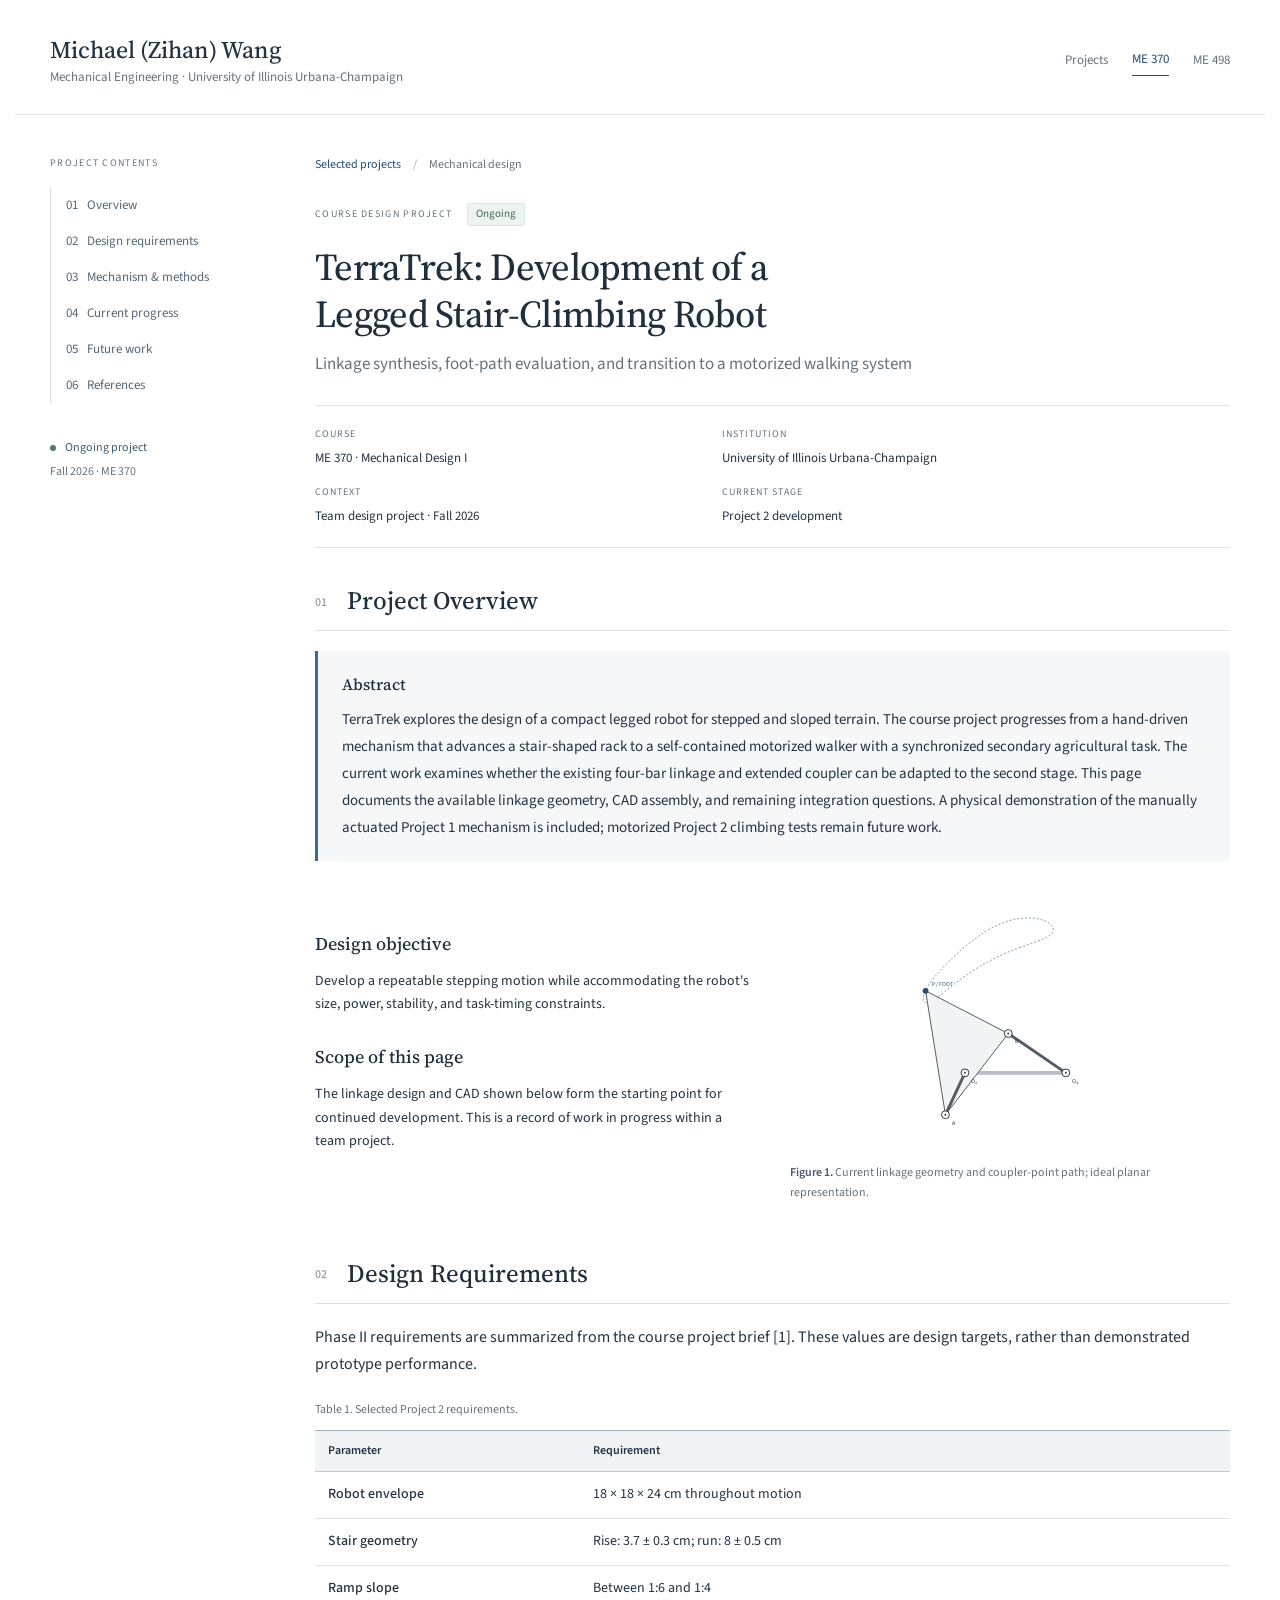
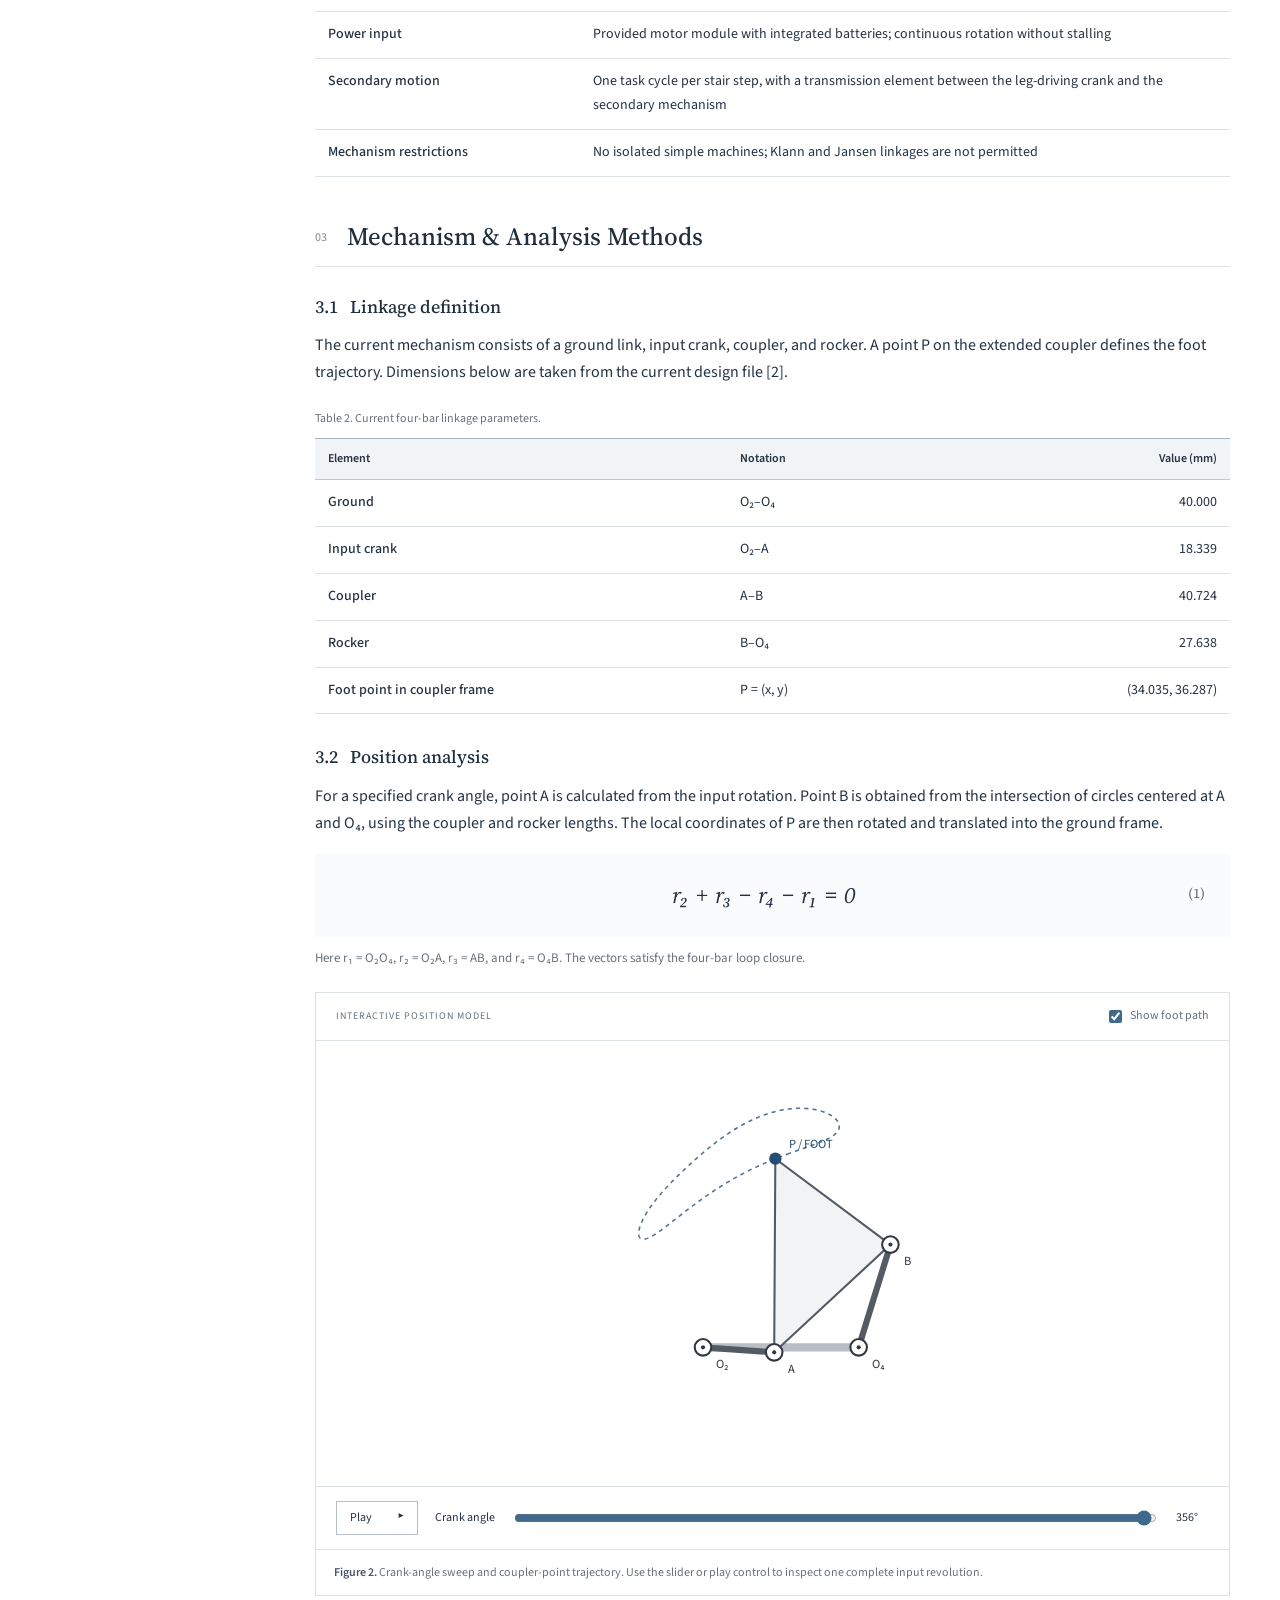
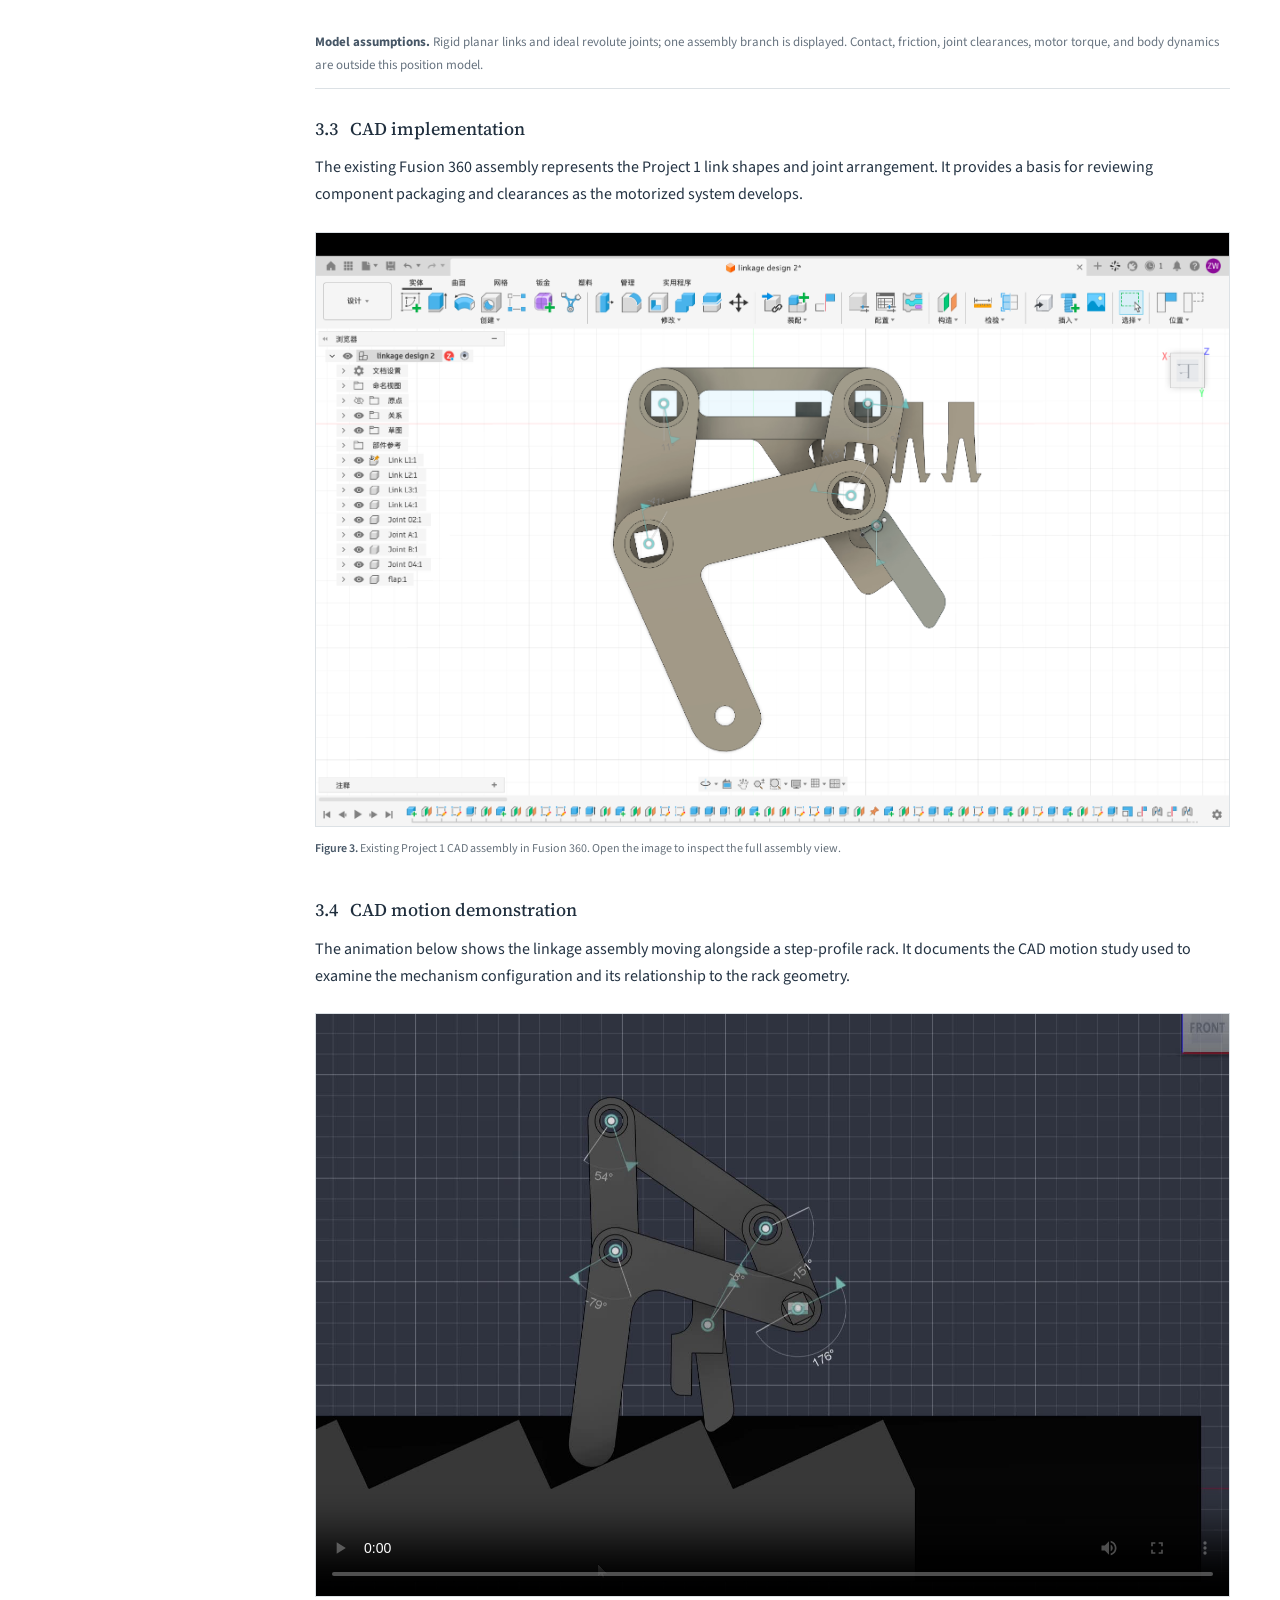
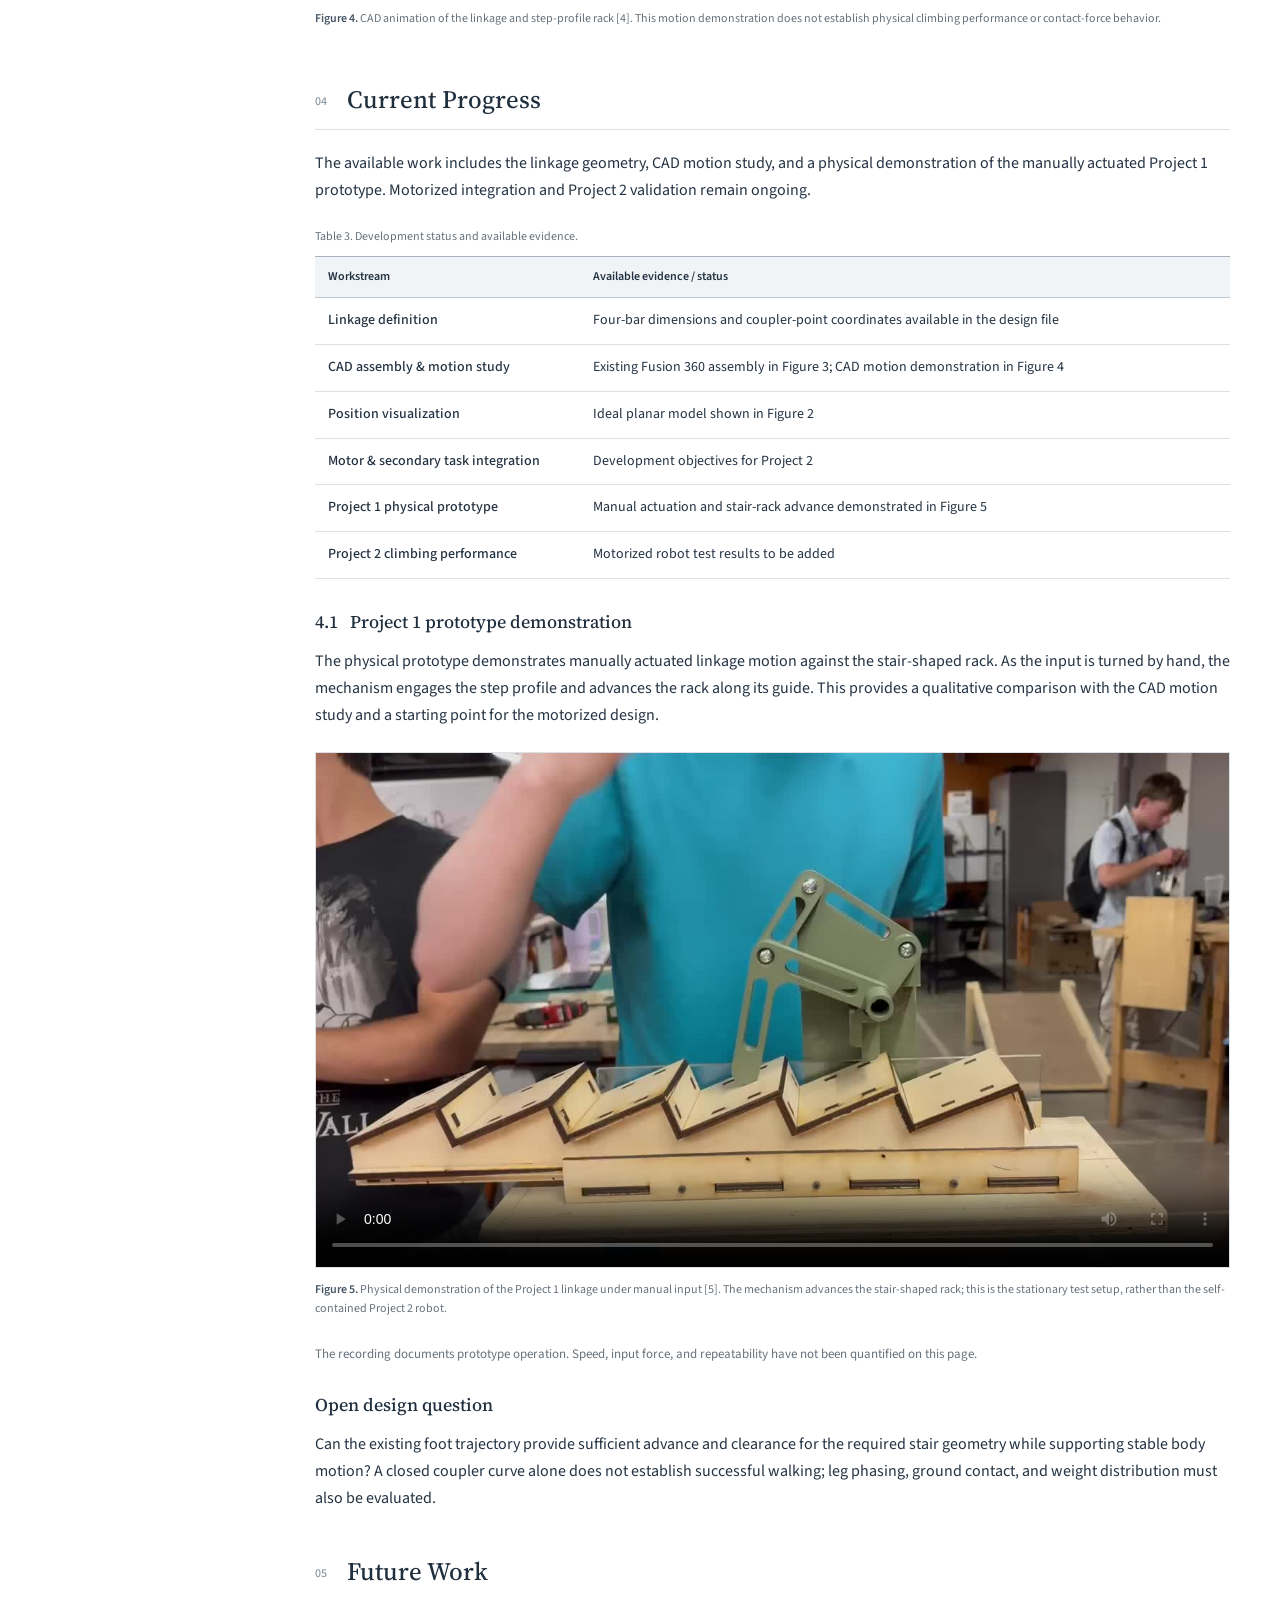
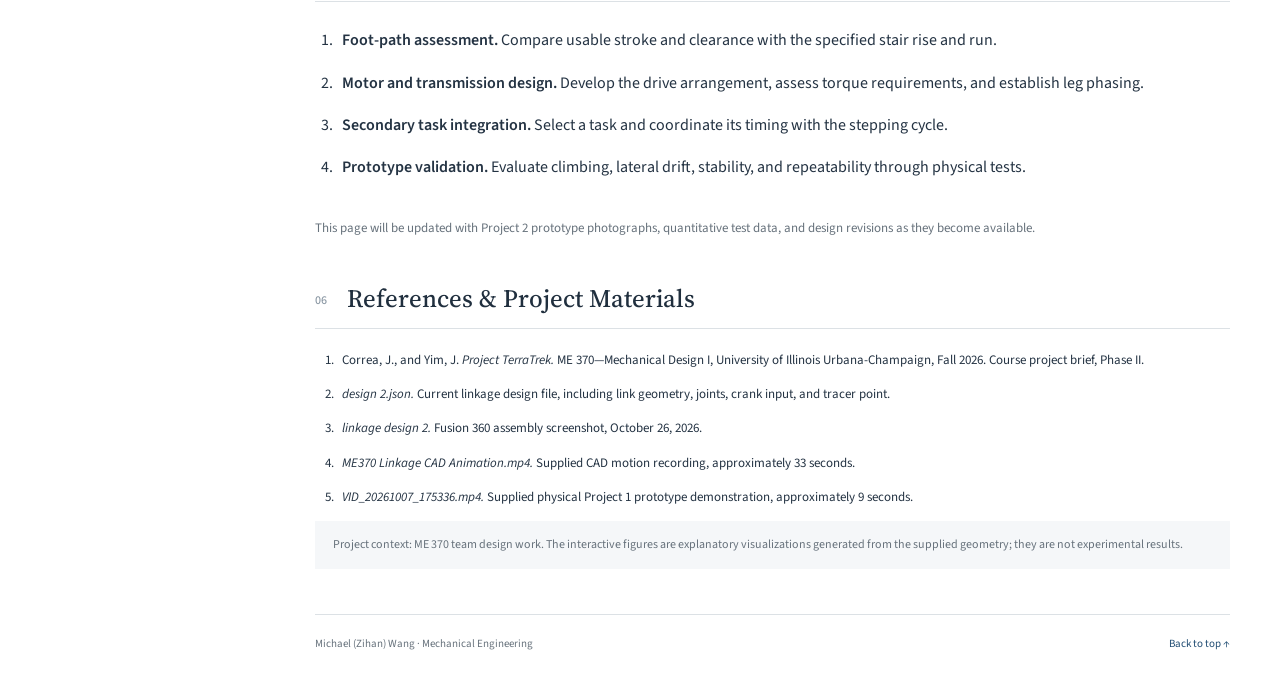
==== me370.html @ 13d15491 "Publish engineering portfolio with ME 370 and ME 498 projects" ====
<!doctype html>
<html lang="en"><head><meta charset="UTF-8"><meta name="viewport" content="width=device-width, initial-scale=1"><meta name="description" content="An ongoing mechanical design project by Michael Wang: linkage geometry and development of the ME 370 TerraTrek walking robot."><title>TerraTrek | Michael Wang</title><link rel="stylesheet" href="style.css"></head><body>
<header><a class="identity" href="index.html">Michael (Zihan) Wang<span>Mechanical Engineering · University of Illinois Urbana-Champaign</span></a><nav class="project-switch" aria-label="Projects"><a href="index.html">Projects</a><a href="me370.html" aria-current="page">ME 370</a><a href="me498.html">ME 498</a></nav></header>
<div class="layout"><aside class="sidebar"><p class="sidebar-label">PROJECT CONTENTS</p><nav aria-label="Project contents"><a href="#overview">01 &nbsp; Overview</a><a href="#requirements">02 &nbsp; Design requirements</a><a href="#methods">03 &nbsp; Mechanism & methods</a><a href="#progress">04 &nbsp; Current progress</a><a href="#future">05 &nbsp; Future work</a><a href="#references">06 &nbsp; References</a></nav><div class="side-note"><span class="status-dot"></span> Ongoing project<br><span>Fall 2026 · ME 370</span></div></aside>
<main id="top"><div class="breadcrumb"><a href="index.html">Selected projects</a> <span>/</span> Mechanical design</div><section class="project-header"><div class="title-line"><span class="category">COURSE DESIGN PROJECT</span><span class="badge">Ongoing</span></div><h1>TerraTrek: Development of a<br class="desktop-break"> Legged Stair-Climbing Robot</h1><p class="subtitle">Linkage synthesis, foot-path evaluation, and transition to a motorized walking system</p><dl class="metadata"><div><dt>Course</dt><dd>ME 370 · Mechanical Design I</dd></div><div><dt>Institution</dt><dd>University of Illinois Urbana-Champaign</dd></div><div><dt>Context</dt><dd>Team design project · Fall 2026</dd></div><div><dt>Current stage</dt><dd>Project 2 development</dd></div></dl></section>
<section id="overview"><h2><span>01</span> Project Overview</h2><div class="abstract"><h3>Abstract</h3><p>TerraTrek explores the design of a compact legged robot for stepped and sloped terrain. The course project progresses from a hand-driven mechanism that advances a stair-shaped rack to a self-contained motorized walker with a synchronized secondary agricultural task. The current work examines whether the existing four-bar linkage and extended coupler can be adapted to the second stage. This page documents the available linkage geometry, CAD assembly, and remaining integration questions. A physical demonstration of the manually actuated Project 1 mechanism is included; motorized Project 2 climbing tests remain future work.</p></div><div class="overview-grid"><div><h3>Design objective</h3><p>Develop a repeatable stepping motion while accommodating the robot's size, power, stability, and task-timing constraints.</p><h3>Scope of this page</h3><p>The linkage design and CAD shown below form the starting point for continued development. This is a record of work in progress within a team project.</p></div><figure class="overview-figure"><svg id="heroSvg" viewBox="0 0 600 540" role="img" aria-label="Schematic of the current four-bar linkage and the coupler-point trajectory"></svg><figcaption><strong>Figure 1.</strong> Current linkage geometry and coupler-point path; ideal planar representation.</figcaption></figure></div></section>
<section id="requirements"><h2><span>02</span> Design Requirements</h2><p>Phase II requirements are summarized from the course project brief [1]. These values are design targets, rather than demonstrated prototype performance.</p><div class="table-wrap"><table><caption>Table 1. Selected Project 2 requirements.</caption><thead><tr><th>Parameter</th><th>Requirement</th></tr></thead><tbody><tr><td>Robot envelope</td><td>18 × 18 × 24 cm throughout motion</td></tr><tr><td>Stair geometry</td><td>Rise: 3.7 ± 0.3 cm; run: 8 ± 0.5 cm</td></tr><tr><td>Ramp slope</td><td>Between 1:6 and 1:4</td></tr><tr><td>Power input</td><td>Provided motor module with integrated batteries; continuous rotation without stalling</td></tr><tr><td>Secondary motion</td><td>One task cycle per stair step, with a transmission element between the leg-driving crank and the secondary mechanism</td></tr><tr><td>Mechanism restrictions</td><td>No isolated simple machines; Klann and Jansen linkages are not permitted</td></tr></tbody></table></div></section>
<section id="methods"><h2><span>03</span> Mechanism & Analysis Methods</h2><h3>3.1 &nbsp; Linkage definition</h3><p>The current mechanism consists of a ground link, input crank, coupler, and rocker. A point P on the extended coupler defines the foot trajectory. Dimensions below are taken from the current design file [2].</p><div class="table-wrap"><table class="dimension-table"><caption>Table 2. Current four-bar linkage parameters.</caption><thead><tr><th>Element</th><th>Notation</th><th>Value (mm)</th></tr></thead><tbody><tr><td>Ground</td><td>O₂–O₄</td><td>40.000</td></tr><tr><td>Input crank</td><td>O₂–A</td><td>18.339</td></tr><tr><td>Coupler</td><td>A–B</td><td>40.724</td></tr><tr><td>Rocker</td><td>B–O₄</td><td>27.638</td></tr><tr><td>Foot point in coupler frame</td><td>P = (x, y)</td><td>(34.035, 36.287)</td></tr></tbody></table></div><h3>3.2 &nbsp; Position analysis</h3><p>For a specified crank angle, point A is calculated from the input rotation. Point B is obtained from the intersection of circles centered at A and O₄, using the coupler and rocker lengths. The local coordinates of P are then rotated and translated into the ground frame.</p><div class="equation"><span>r₂ + r₃ − r₄ − r₁ = 0</span><span class="equation-number">(1)</span></div><p class="notation">Here r₁ = O₂O₄, r₂ = O₂A, r₃ = AB, and r₄ = O₄B. The vectors satisfy the four-bar loop closure.</p><figure class="simulation"><div class="sim-top"><span>INTERACTIVE POSITION MODEL</span><label><input type="checkbox" id="showPath" checked> Show foot path</label></div><svg id="modelSvg" viewBox="0 0 650 430" role="img" aria-label="Interactive four-bar position analysis with a crank-angle control"></svg><div class="controls"><button id="play" aria-label="Play linkage animation">Play <span>▶</span></button><label for="angle">Crank angle</label><input id="angle" type="range" min="0" max="359" value="356"><output id="angleValue" for="angle">356°</output></div><figcaption><strong>Figure 2.</strong> Crank-angle sweep and coupler-point trajectory. Use the slider or play control to inspect one complete input revolution.</figcaption></figure><div class="method-note"><strong>Model assumptions.</strong> Rigid planar links and ideal revolute joints; one assembly branch is displayed. Contact, friction, joint clearances, motor torque, and body dynamics are outside this position model.</div><h3>3.3 &nbsp; CAD implementation</h3><p>The existing Fusion 360 assembly represents the Project 1 link shapes and joint arrangement. It provides a basis for reviewing component packaging and clearances as the motorized system develops.</p><figure class="cad"><a href="terra-cad.png" target="_blank" rel="noopener" aria-label="Open the full CAD assembly image"><img src="terra-cad.png" alt="Fusion 360 assembly of the Project 1 linkage, showing link components and revolute joints"></a><figcaption><strong>Figure 3.</strong> Existing Project 1 CAD assembly in Fusion 360. Open the image to inspect the full assembly view.</figcaption></figure><h3>3.4 &nbsp; CAD motion demonstration</h3><p>The animation below shows the linkage assembly moving alongside a step-profile rack. It documents the CAD motion study used to examine the mechanism configuration and its relationship to the rack geometry.</p><figure class="cad-video"><video controls playsinline preload="metadata" poster="linkage-cad-poster.jpg" aria-label="CAD animation of the linkage mechanism alongside a step-profile rack"><source src="linkage-cad-animation.mp4" type="video/mp4">Your browser does not support embedded video. <a href="linkage-cad-animation.mp4">Open the CAD animation</a>.</video><figcaption><strong>Figure 4.</strong> CAD animation of the linkage and step-profile rack [4]. This motion demonstration does not establish physical climbing performance or contact-force behavior.</figcaption></figure></section>
<section id="progress"><h2><span>04</span> Current Progress</h2><p>The available work includes the linkage geometry, CAD motion study, and a physical demonstration of the manually actuated Project 1 prototype. Motorized integration and Project 2 validation remain ongoing.</p><div class="table-wrap"><table><caption>Table 3. Development status and available evidence.</caption><thead><tr><th>Workstream</th><th>Available evidence / status</th></tr></thead><tbody><tr><td>Linkage definition</td><td>Four-bar dimensions and coupler-point coordinates available in the design file</td></tr><tr><td>CAD assembly & motion study</td><td>Existing Fusion 360 assembly in Figure 3; CAD motion demonstration in Figure 4</td></tr><tr><td>Position visualization</td><td>Ideal planar model shown in Figure 2</td></tr><tr><td>Motor & secondary task integration</td><td>Development objectives for Project 2</td></tr><tr><td>Project 1 physical prototype</td><td>Manual actuation and stair-rack advance demonstrated in Figure 5</td></tr><tr><td>Project 2 climbing performance</td><td>Motorized robot test results to be added</td></tr></tbody></table></div><h3>4.1 &nbsp; Project 1 prototype demonstration</h3><p>The physical prototype demonstrates manually actuated linkage motion against the stair-shaped rack. As the input is turned by hand, the mechanism engages the step profile and advances the rack along its guide. This provides a qualitative comparison with the CAD motion study and a starting point for the motorized design.</p><figure class="cad-video"><video controls playsinline preload="metadata" poster="project1-prototype-poster.jpg" aria-label="Physical Project 1 prototype manually advancing a stair-shaped rack"><source src="project1-prototype-test.mp4" type="video/mp4">Your browser does not support embedded video. <a href="project1-prototype-test.mp4">Open the prototype demonstration</a>.</video><figcaption><strong>Figure 5.</strong> Physical demonstration of the Project 1 linkage under manual input [5]. The mechanism advances the stair-shaped rack; this is the stationary test setup, rather than the self-contained Project 2 robot.</figcaption></figure><p class="prototype-note">The recording documents prototype operation. Speed, input force, and repeatability have not been quantified on this page.</p><h3>Open design question</h3><p>Can the existing foot trajectory provide sufficient advance and clearance for the required stair geometry while supporting stable body motion? A closed coupler curve alone does not establish successful walking; leg phasing, ground contact, and weight distribution must also be evaluated.</p></section>
<section id="future"><h2><span>05</span> Future Work</h2><ol class="future-list"><li><strong>Foot-path assessment.</strong> Compare usable stroke and clearance with the specified stair rise and run.</li><li><strong>Motor and transmission design.</strong> Develop the drive arrangement, assess torque requirements, and establish leg phasing.</li><li><strong>Secondary task integration.</strong> Select a task and coordinate its timing with the stepping cycle.</li><li><strong>Prototype validation.</strong> Evaluate climbing, lateral drift, stability, and repeatability through physical tests.</li></ol><p class="update-note">This page will be updated with Project 2 prototype photographs, quantitative test data, and design revisions as they become available.</p></section>
<section id="references"><h2><span>06</span> References & Project Materials</h2><ol class="references"><li>Correa, J., and Yim, J. <em>Project TerraTrek.</em> ME 370—Mechanical Design I, University of Illinois Urbana-Champaign, Fall 2026. Course project brief, Phase II.</li><li><em>design 2.json.</em> Current linkage design file, including link geometry, joints, crank input, and tracer point.</li><li><em>linkage design 2.</em> Fusion 360 assembly screenshot, October 26, 2026.</li><li><em>ME370 Linkage CAD Animation.mp4.</em> Supplied CAD motion recording, approximately 33 seconds.</li><li><em>VID_20261007_175336.mp4.</em> Supplied physical Project 1 prototype demonstration, approximately 9 seconds.</li></ol><p class="attribution">Project context: ME 370 team design work. The interactive figures are explanatory visualizations generated from the supplied geometry; they are not experimental results.</p></section><footer><span>Michael (Zihan) Wang · Mechanical Engineering</span><a href="#top">Back to top ↑</a></footer></main></div><script src="app.js"></script></body></html>
---- style.css ----
@import url('https://fonts.googleapis.com/css2?family=Source+Sans+3:wght@400;500;600;700&family=Source+Serif+4:ital,wght@0,400;0,500;0,600;1,400&display=swap');
:root{--ink:#243343;--muted:#67727c;--blue:#214d73;--line:#dce1e5;--paper:#fff;--wash:#f5f7f9;--serif:'Source Serif 4',Georgia,serif}*{box-sizing:border-box}html{scroll-behavior:smooth;scroll-padding-top:30px}body{margin:0;background:var(--paper);color:var(--ink);font-family:'Source Sans 3',Arial,sans-serif;font-size:16px;line-height:1.7}a{color:var(--blue);text-decoration:none}a:hover{text-decoration:underline}a:focus-visible,button:focus-visible,input:focus-visible{outline:2px solid var(--blue);outline-offset:4px}header{max-width:1250px;margin:auto;padding:32px 35px 26px;display:flex;justify-content:space-between;align-items:center;border-bottom:1px solid var(--line)}.identity{font-family:var(--serif);font-size:24px;font-weight:500;color:var(--ink);line-height:1.5}.identity span{display:block;font-family:'Source Sans 3',Arial,sans-serif;font-size:13px;font-weight:400;color:var(--muted)}.header-label{font-size:10px;letter-spacing:1.6px;color:var(--muted)}.layout{max-width:1250px;margin:auto;display:grid;grid-template-columns:210px minmax(0,1fr);gap:55px;padding:40px 35px 0}.sidebar{align-self:start;position:sticky;top:30px;font-size:13px}.sidebar-label{font-size:10px;letter-spacing:1.3px;color:var(--muted);margin:0 0 15px}.sidebar nav{border-left:1px solid var(--line);display:flex;flex-direction:column}.sidebar nav a{padding:7px 0 7px 15px;color:#566675}.sidebar nav a:hover{border-left:2px solid var(--blue);margin-left:-1px;color:var(--blue);background:var(--wash);text-decoration:none}.side-note{margin-top:35px;color:#42596b;font-size:12px}.side-note>span:last-child{color:var(--muted);display:inline-block;margin-top:4px}.status-dot{display:inline-block;width:6px;height:6px;border-radius:50%;background:#527965;margin-right:7px}main{min-width:0}.breadcrumb{color:var(--muted);font-size:12px;margin-bottom:28px}.breadcrumb span{padding:0 10px;color:#a0a8af}.title-line{display:flex;align-items:center;gap:15px}.category{font-size:10px;letter-spacing:1.3px;color:var(--muted)}.badge{font-size:11px;background:#edf3ef;color:#3c6950;border:1px solid #d7e6dc;border-radius:3px;padding:1px 8px}h1,h2,h3{font-family:var(--serif);font-weight:500;color:#202f3e}h1{font-size:38px;line-height:1.25;letter-spacing:-.7px;margin:18px 0 13px}.subtitle{font-size:17px;color:var(--muted);line-height:1.5;margin:0 0 28px;max-width:690px}.metadata{display:grid;grid-template-columns:1fr 1.35fr;gap:15px 30px;border-top:1px solid var(--line);border-bottom:1px solid var(--line);padding:20px 0;margin:0}.metadata dt{font-size:10px;text-transform:uppercase;letter-spacing:1px;color:var(--muted)}.metadata dd{margin:4px 0 0;font-size:13px}.project-header{margin-bottom:35px}section{margin-bottom:42px}h2{font-size:25px;border-bottom:1px solid var(--line);padding-bottom:12px;margin:0 0 20px;line-height:1.4}h2>span{font-family:'Source Sans 3',Arial,sans-serif;color:#8b98a4;font-size:12px;margin-right:14px;vertical-align:middle}h3{font-size:18px;margin:25px 0 10px}p{margin:10px 0 17px}.abstract{background:var(--wash);border-left:3px solid #406a8d;padding:20px 24px;margin-bottom:25px}.abstract h3{margin:0 0 8px;font-size:16px}.abstract p{margin:0;font-size:15px;line-height:1.8}.overview-grid{display:grid;grid-template-columns:1fr 1fr;gap:35px;align-items:center}.overview-grid h3:first-child{margin-top:0}.overview-grid p{font-size:14px}.overview-figure{margin:0}.overview-figure svg{width:100%;height:265px;background:#ffffff;display:block}.table-wrap{overflow-x:auto;margin:22px 0 28px}table{border-collapse:collapse;width:100%;font-size:14px;text-align:left}caption{text-align:left;font-size:12px;color:var(--muted);padding-bottom:9px}th{background:#f1f4f6;font-size:12px;font-weight:600;border-top:1px solid #a7b4bf;border-bottom:1px solid #bfc9d1;padding:10px 13px}td{padding:11px 13px;border-bottom:1px solid var(--line);vertical-align:top}td:first-child{width:29%;font-weight:500}.dimension-table td:first-child{width:45%}.dimension-table td:last-child,.dimension-table th:last-child{text-align:right;font-variant-numeric:tabular-nums;white-space:nowrap}.equation{padding:22px 25px;background:#fafbfc;position:relative;text-align:center;font-family:var(--serif);font-size:23px;font-style:italic;letter-spacing:1px}.equation-number{float:right;font-size:14px;font-style:normal;letter-spacing:0;line-height:2.5;color:var(--muted)}.notation{font-size:13px;color:var(--muted)}figure{margin:23px 0}figcaption{font-size:12px;color:#67727c;line-height:1.6;padding:12px 0}figcaption strong{font-weight:600;color:#465666}.simulation{border:1px solid var(--line);background:#ffffff}.simulation svg{display:block;width:100%;max-height:445px}svg text{font-family:'Source Sans 3',Arial,sans-serif}.sim-top{padding:13px 20px;display:flex;justify-content:space-between;align-items:center;border-bottom:1px solid #dce1e5;font-size:10px;letter-spacing:1px;color:#67727c}.sim-top label{display:flex;align-items:center;gap:5px;font-size:12px;letter-spacing:0}.controls{padding:14px 20px;display:flex;align-items:center;gap:17px;border-top:1px solid #dce1e5;font-size:12px}button{font:inherit;border:1px solid #b7bec6;background:white;padding:6px 13px;cursor:pointer;min-width:82px;text-align:left;color:var(--ink)}button:hover{background:#f1f4f6}button span{float:right;margin-left:12px;font-size:10px}input[type=range]{flex:1;min-width:50px;width:100px;accent-color:#406a8d}input[type=checkbox]{accent-color:#406a8d}output{min-width:33px;font-variant-numeric:tabular-nums}.simulation figcaption{background:white;padding:13px 18px;border-top:1px solid var(--line)}.method-note{font-size:13px;padding:12px 0;border-bottom:1px solid var(--line);color:#687480}.method-note strong{color:#465666}.cad img{display:block;width:100%;height:auto;border:1px solid var(--line)}.future-list{padding-left:21px}.future-list li{padding:5px 0 10px 6px}.future-list strong{font-weight:600}.update-note{font-size:13px;color:var(--muted);padding-top:10px}.references{padding-left:22px;font-size:13px}.references li{padding-left:5px;margin-bottom:12px}.attribution{font-size:12px;color:var(--muted);background:var(--wash);padding:14px 18px}footer{margin-top:45px;border-top:1px solid var(--line);padding:20px 0 30px;display:flex;justify-content:space-between;font-size:11px;color:var(--muted)}@media(min-width:1400px){.layout,header{max-width:1330px}.layout{gap:70px;grid-template-columns:220px minmax(0,1fr)}}@media(max-width:1000px){.layout{grid-template-columns:170px minmax(0,1fr);gap:28px;padding:32px 25px 0}header{padding:25px}.desktop-break{display:none}h1{font-size:33px}.overview-grid{gap:20px}.metadata{grid-template-columns:1fr}.header-label{font-size:9px}}@media(max-width:720px){header{padding:22px 20px}.identity{font-size:21px}.identity span{font-size:11px;max-width:260px}.header-label{display:none}.layout{display:block;padding:20px}.sidebar{position:static;border-bottom:1px solid var(--line);padding-bottom:18px;margin-bottom:25px}.sidebar-label,.side-note{display:none}.sidebar nav{border:0;display:flex;flex-direction:row;flex-wrap:wrap;gap:6px 19px}.sidebar nav a{padding:3px 0;font-size:12px}.sidebar nav a:hover{border:0;margin:0}.breadcrumb{margin-bottom:20px}h1{font-size:31px}.subtitle{font-size:16px}.metadata{grid-template-columns:1fr 1fr;gap:18px}.metadata dd{font-size:12px}h2{font-size:22px}.overview-grid{grid-template-columns:1fr}.overview-figure svg{height:290px}.abstract{padding:16px 18px}.abstract p{font-size:14px}section{margin-bottom:35px}body{font-size:15px}.controls{padding:12px;gap:10px}.controls label{display:none}.sim-top{padding:12px;font-size:9px}.sim-top label{font-size:11px}td,th{padding:9px 10px}table{font-size:12px}td:first-child{width:31%}.dimension-table td:first-child{width:auto}.equation{font-size:21px}.simulation figcaption{padding:12px}.references{font-size:12px}footer{gap:20px;font-size:10px}}@media(prefers-reduced-motion:reduce){html{scroll-behavior:auto}}@media print{.sidebar,.header-label,.controls,.sim-top{display:none}.layout{display:block;padding:0}header{padding-left:0}.simulation{break-inside:avoid}body{font-size:11pt}h1{font-size:26pt}h2{break-after:avoid}section{margin-bottom:20px}a{color:inherit}.overview-grid{grid-template-columns:1fr 1fr}}

.cad-video video{display:block;width:100%;height:auto;background:#2c313b;border:1px solid var(--line)}.cad-video{margin:23px 0}.cad-video video:focus-visible{outline:2px solid var(--blue);outline-offset:4px}

.prototype-note{font-size:13px;color:var(--muted);margin-top:-10px}

.project-switch{display:flex;gap:24px;align-items:center;font-size:13px}.project-switch a{color:var(--muted);padding:5px 0}.project-switch a[aria-current=page]{color:var(--blue);border-bottom:1px solid var(--blue)}.research-question{margin:22px 0;padding:20px 24px;border-left:3px solid #406a8d;background:var(--wash);font-family:var(--serif);font-size:21px;line-height:1.6}.dataset-figure img{display:block;width:100%;max-width:660px;height:auto;margin:auto}.dataset-figure{border:1px solid var(--line);padding:22px 24px 8px}.resource-links{display:flex;gap:25px;font-size:13px}.related-project{border-top:1px solid var(--line);padding-top:22px;display:flex;flex-direction:column;gap:8px}.related-project>span{font-size:10px;letter-spacing:1px;color:var(--muted)}.related-project>a{font-family:var(--serif);font-size:20px}@media(max-width:720px){.project-switch{gap:14px;font-size:12px;flex-shrink:0}.identity span{max-width:225px}.dataset-figure{padding:12px 12px 0}.research-question{font-size:19px;padding:17px 20px}header{gap:15px}.resource-links{gap:18px}}@media print{.project-switch,.related-project{display:none}}

.portfolio-home{max-width:1250px;margin:auto;padding:0 35px}.home-intro{max-width:740px;margin:62px 0 55px}.home-eyebrow{font-size:10px;letter-spacing:1.5px;color:var(--muted);margin:0 0 14px}.home-intro h1{font-size:46px;margin:0 0 18px}.home-intro>p:last-child{font-size:18px;color:#63717d;line-height:1.7;margin:0;max-width:660px}.project-list-label{display:flex;justify-content:space-between;font-size:10px;letter-spacing:1.3px;color:var(--muted);border-bottom:1px solid #aebbc6;padding-bottom:12px}.project-entry{display:grid;grid-template-columns:38% minmax(0,1fr);gap:42px;padding:35px 0;border-bottom:1px solid var(--line);align-items:center}.project-thumbnail{display:block;background:#f4f6f8;border:1px solid var(--line);overflow:hidden;aspect-ratio:1.43}.project-thumbnail img{width:100%;height:100%;object-fit:cover;display:block}.aircraft-thumbnail{padding:24px;background:white}.aircraft-thumbnail img{object-fit:contain}.entry-meta{display:flex;align-items:center;gap:15px;font-size:10px;letter-spacing:1px;color:var(--muted)}.entry-meta .badge{letter-spacing:0}.project-summary h2{font-size:29px;line-height:1.3;border:0;padding:0;margin:14px 0}.project-summary h2 a{color:var(--ink)}.project-summary h2 a:hover{color:var(--blue);text-decoration:none}.project-summary>p{font-size:15px;line-height:1.7;color:#596875;max-width:600px;margin:0 0 18px}.entry-details{display:grid;grid-template-columns:1fr 1.35fr;gap:20px;margin:0 0 22px}.entry-details dt{font-size:9px;text-transform:uppercase;letter-spacing:.8px;color:var(--muted)}.entry-details dd{font-size:12px;line-height:1.5;margin:4px 0 0}.entry-bottom{display:flex;align-items:center;justify-content:space-between;gap:15px;border-top:1px solid #e7ebee;padding-top:14px}.entry-bottom>span{font-size:10px;color:var(--muted)}.project-link{font-size:12px;white-space:nowrap}.project-link>span{padding-left:12px}.home-image-credit{font-size:10px;color:var(--muted);margin:12px 0 0}.home-about{border-top:1px solid var(--line);margin:65px 0 0;padding:35px 0 5px;display:grid;grid-template-columns:38% 1fr;gap:42px}.home-about h2{font-size:25px;border:0;padding:0;margin:0}.home-about p{font-size:14px;color:#63717d;margin:0 0 14px}.home-about .home-eyebrow{font-size:10px}.portfolio-home footer{margin-top:35px}@media(min-width:1400px){.portfolio-home{max-width:1330px}}@media(max-width:1000px){.portfolio-home{padding:0 25px}.project-entry,.home-about{gap:28px}.project-summary h2{font-size:25px}.entry-details{gap:14px}.entry-bottom{align-items:flex-start;flex-direction:column;gap:8px}.home-intro{margin:45px 0}}@media(max-width:720px){.portfolio-home{padding:0 20px}.home-intro{margin:36px 0}.home-intro h1{font-size:36px}.home-intro>p:last-child{font-size:16px}.project-entry{grid-template-columns:1fr;gap:22px;padding:26px 0 30px}.project-thumbnail{aspect-ratio:1.65}.aircraft-thumbnail{padding:18px}.project-summary h2{font-size:27px;margin-top:12px}.entry-details{grid-template-columns:1fr 1fr}.entry-bottom{flex-direction:row;align-items:center}.entry-bottom>span{max-width:190px;line-height:1.6}.project-summary>p{font-size:14px}.home-about{grid-template-columns:1fr;gap:15px;margin-top:40px;padding-top:28px}.home-about h2{font-size:23px}.home-about .home-eyebrow{margin-bottom:9px}}@media print{.project-entry{break-inside:avoid}.project-link{display:none}.home-intro{margin:25px 0}.project-thumbnail{max-height:220px}}

.home-navigation{gap:25px}.profile-intro{display:grid;grid-template-columns:minmax(0,1.8fr) minmax(230px,1fr);gap:85px;padding:65px 0 55px;margin:0}.profile-copy h1{font-size:43px;margin:0 0 20px;line-height:1.2}.profile-copy p{font-size:15px;color:#596875;line-height:1.8;margin:0 0 15px}.profile-copy .home-eyebrow{font-size:10px;margin-bottom:16px}.profile-copy .profile-lead{font-family:var(--serif);font-size:22px;line-height:1.55;color:#364959;margin-bottom:20px}.profile-education{align-self:start;border-left:1px solid var(--line);padding-left:30px;margin-top:8px}.profile-education h2{font-size:23px;border:0;padding:0;line-height:1.4;margin:0 0 12px}.profile-education>p{font-size:13px;line-height:1.7}.profile-education>p span{color:var(--muted)}.profile-education .home-eyebrow{font-size:10px;margin-bottom:15px}.profile-education dl{margin-top:24px}.profile-education dt{font-size:10px;text-transform:uppercase;letter-spacing:.7px;color:var(--muted)}.profile-education dd{font-size:12px;line-height:1.8;margin:5px 0 18px}.profile-actions{display:flex;gap:25px;align-items:center;margin-top:27px;font-size:12px}.resume-primary{display:inline-flex;gap:30px;align-items:center;border:1px solid #42617c;color:#214d73;padding:10px 17px;background:white;font-size:13px;white-space:nowrap}.resume-primary:hover{background:#f3f6f9;text-decoration:none}.home-projects{margin:0 0 60px;padding-top:28px;border-top:1px solid var(--line)}.home-section-heading{display:flex;justify-content:space-between;align-items:flex-end;gap:25px;margin-bottom:27px}.home-section-heading h2{font-size:30px;border:0;padding:0;margin:0}.home-section-heading .home-eyebrow{margin:0 0 10px}.home-section-heading>p{font-size:13px;color:var(--muted);margin:0 0 3px}.home-experience,.home-skills{margin:0 0 55px}.experience-item{display:grid;grid-template-columns:175px minmax(0,1fr);gap:25px;border-top:1px solid var(--line);padding:23px 0}.experience-date{font-size:12px;color:var(--muted);padding-top:5px}.experience-item h3{margin:0 0 3px;font-size:20px}.experience-item .experience-org{font-size:13px;color:var(--blue);margin:0 0 10px}.experience-item p:last-child{font-size:14px;color:#63717d;max-width:780px;line-height:1.8;margin:0}.skills-list{margin:0;border-top:1px solid var(--line)}.skills-list>div{display:grid;grid-template-columns:175px minmax(0,1fr);gap:25px;border-bottom:1px solid var(--line);padding:16px 0}.skills-list dt{font-size:13px;font-weight:600}.skills-list dd{font-size:14px;color:#63717d;line-height:1.7;margin:0}.home-resume{background:var(--wash);padding:32px 35px;display:flex;justify-content:space-between;align-items:center;gap:30px;margin:0 0 45px;border-top:1px solid var(--line);border-bottom:1px solid var(--line)}.home-resume h2{font-size:27px;border:0;margin:0 0 12px;padding:0}.home-resume p:last-child{font-size:13px;color:var(--muted);margin:0}.resume-actions{display:flex;flex-direction:column;align-items:center;gap:14px;font-size:12px}.home-contact{display:grid;grid-template-columns:38% 1fr;gap:42px;margin:0;padding:0 0 15px}.home-contact h2{font-size:26px;border:0;padding:0;margin:0}.home-contact>div:last-child{display:flex;flex-direction:column;gap:8px;justify-content:center;align-items:flex-start;font-size:14px}.home-contact .home-eyebrow{margin-bottom:10px}@media(max-width:1000px){.profile-intro{gap:35px;grid-template-columns:minmax(0,1.7fr) minmax(215px,1fr);padding-top:45px}.profile-copy h1{font-size:36px}.home-navigation{gap:18px}.experience-item,.skills-list>div{grid-template-columns:140px 1fr}.home-section-heading>p{max-width:250px}.profile-education{padding-left:22px}}@media(max-width:720px){header:has(.home-navigation){flex-wrap:wrap;gap:16px}header .home-navigation{width:100%;gap:23px;flex-wrap:wrap;font-size:12px}.profile-intro{grid-template-columns:1fr;padding:35px 0;gap:28px}.profile-copy h1{font-size:34px}.profile-copy .profile-lead{font-size:21px}.profile-copy p{font-size:14px}.profile-education{border-left:0;border-top:1px solid var(--line);padding:23px 0 0;margin:0}.profile-education h2{font-size:21px}.profile-education dl{display:grid;grid-template-columns:1fr 1.4fr;gap:4px 20px;margin-top:18px}.profile-education dt{grid-row:1}.profile-education dd{grid-row:2;margin-bottom:0}.home-projects{padding-top:28px;margin-bottom:38px}.home-section-heading{display:block;margin-bottom:20px}.home-section-heading h2{font-size:27px}.home-section-heading>p{max-width:none;margin-top:10px}.experience-item{grid-template-columns:1fr;gap:5px;padding:19px 0}.experience-date{font-size:11px}.experience-item h3{font-size:19px}.experience-item p:last-child{font-size:13px}.home-experience,.home-skills{margin-bottom:35px}.skills-list>div{grid-template-columns:1fr;gap:5px;padding:14px 0}.skills-list dd{font-size:13px}.home-resume{padding:25px 22px;display:block;margin-bottom:35px}.home-resume h2{font-size:24px}.resume-actions{flex-direction:row;gap:25px;justify-content:flex-start;margin-top:22px}.home-contact{grid-template-columns:1fr;gap:15px}.home-contact h2{font-size:24px}}@media print{.profile-actions,.resume-actions,.home-navigation{display:none}.profile-intro{padding:25px 0;gap:25px}.profile-copy h1{font-size:28pt}.home-resume{display:none}.experience-item{break-inside:avoid}.home-section-heading{break-after:avoid}}
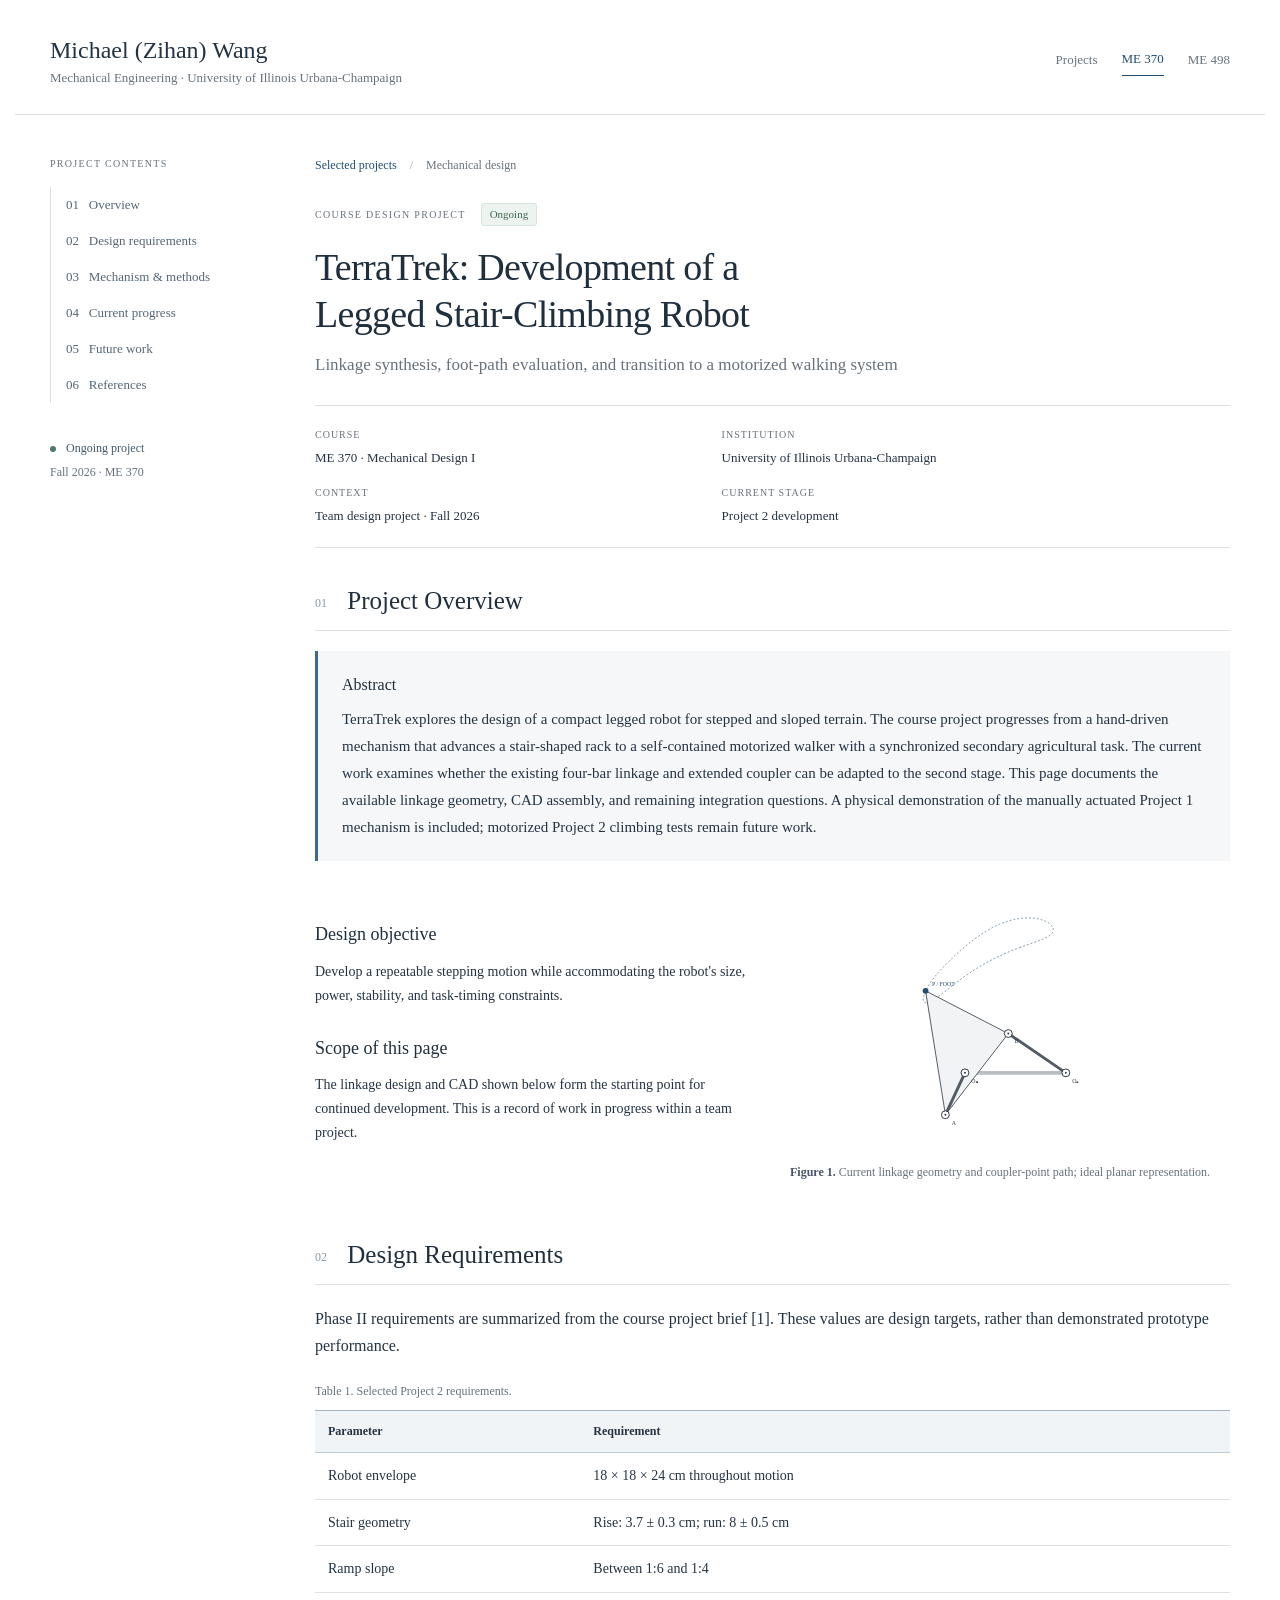
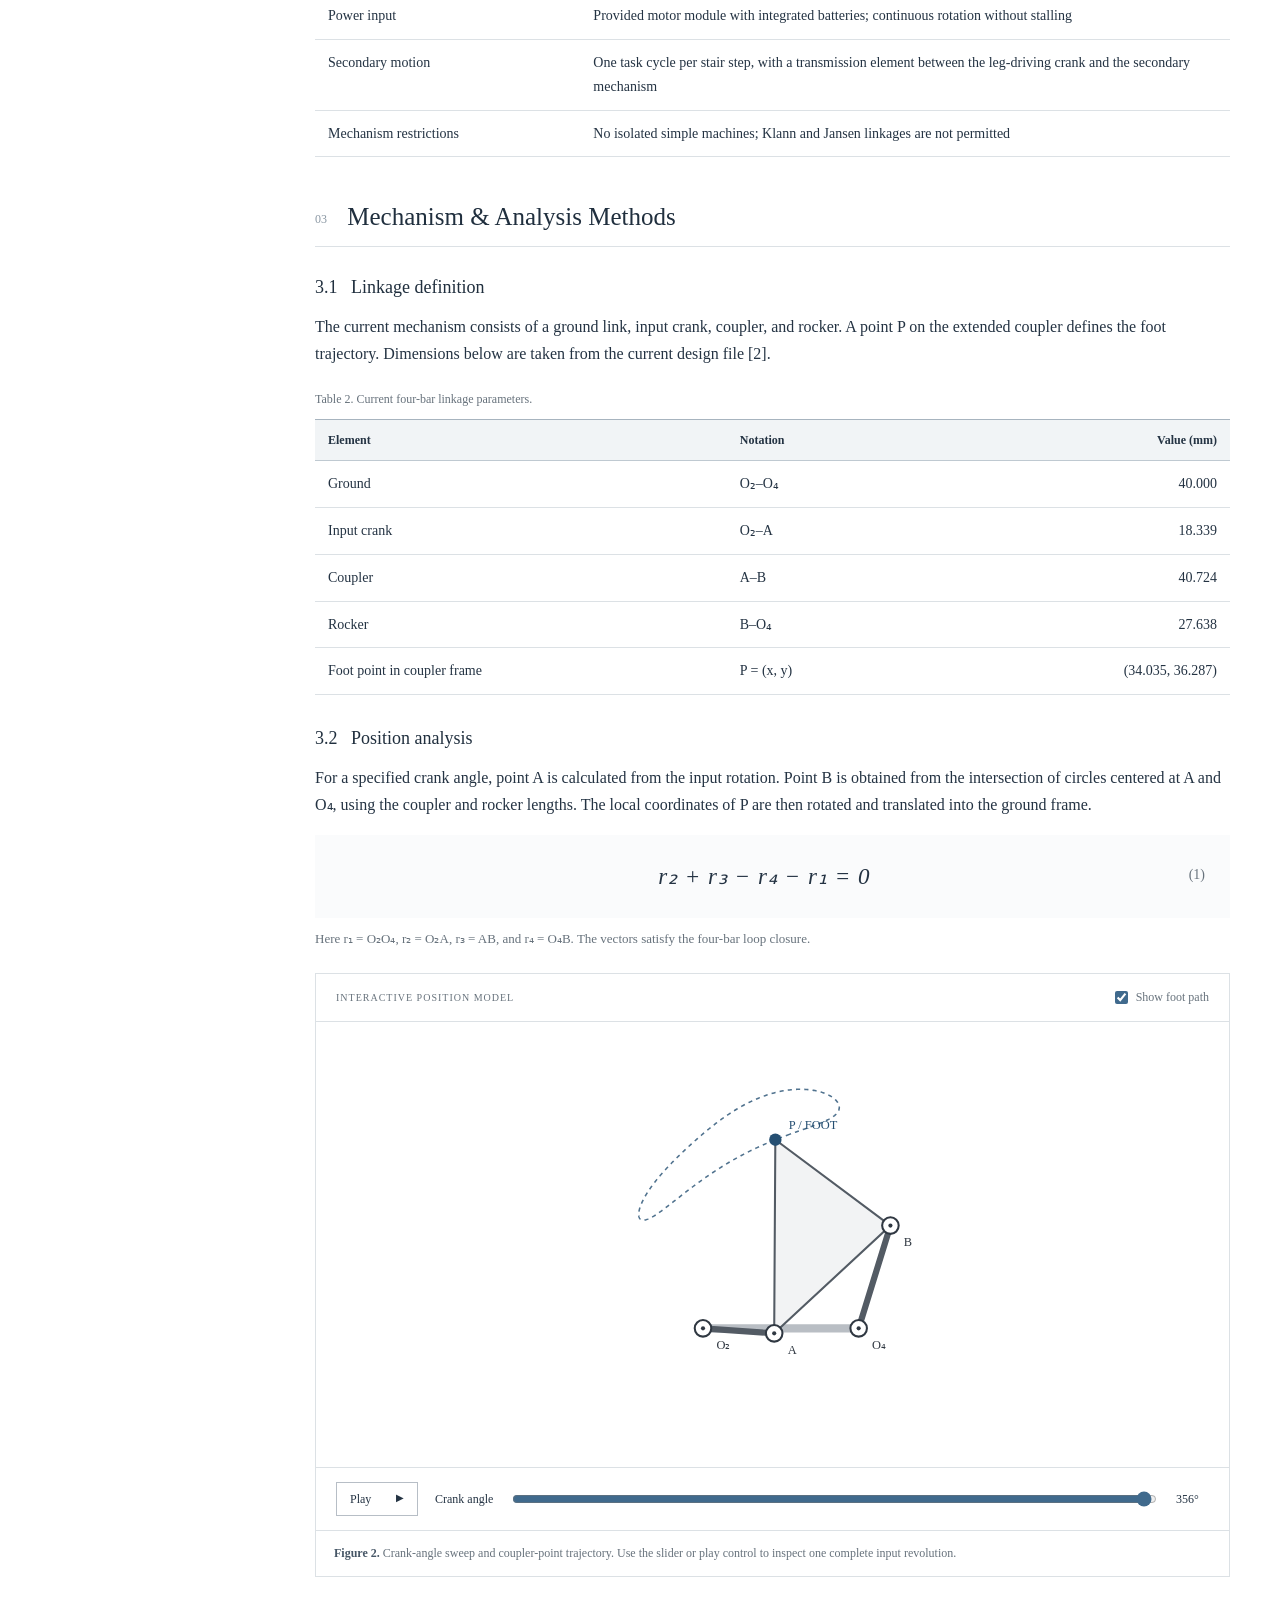
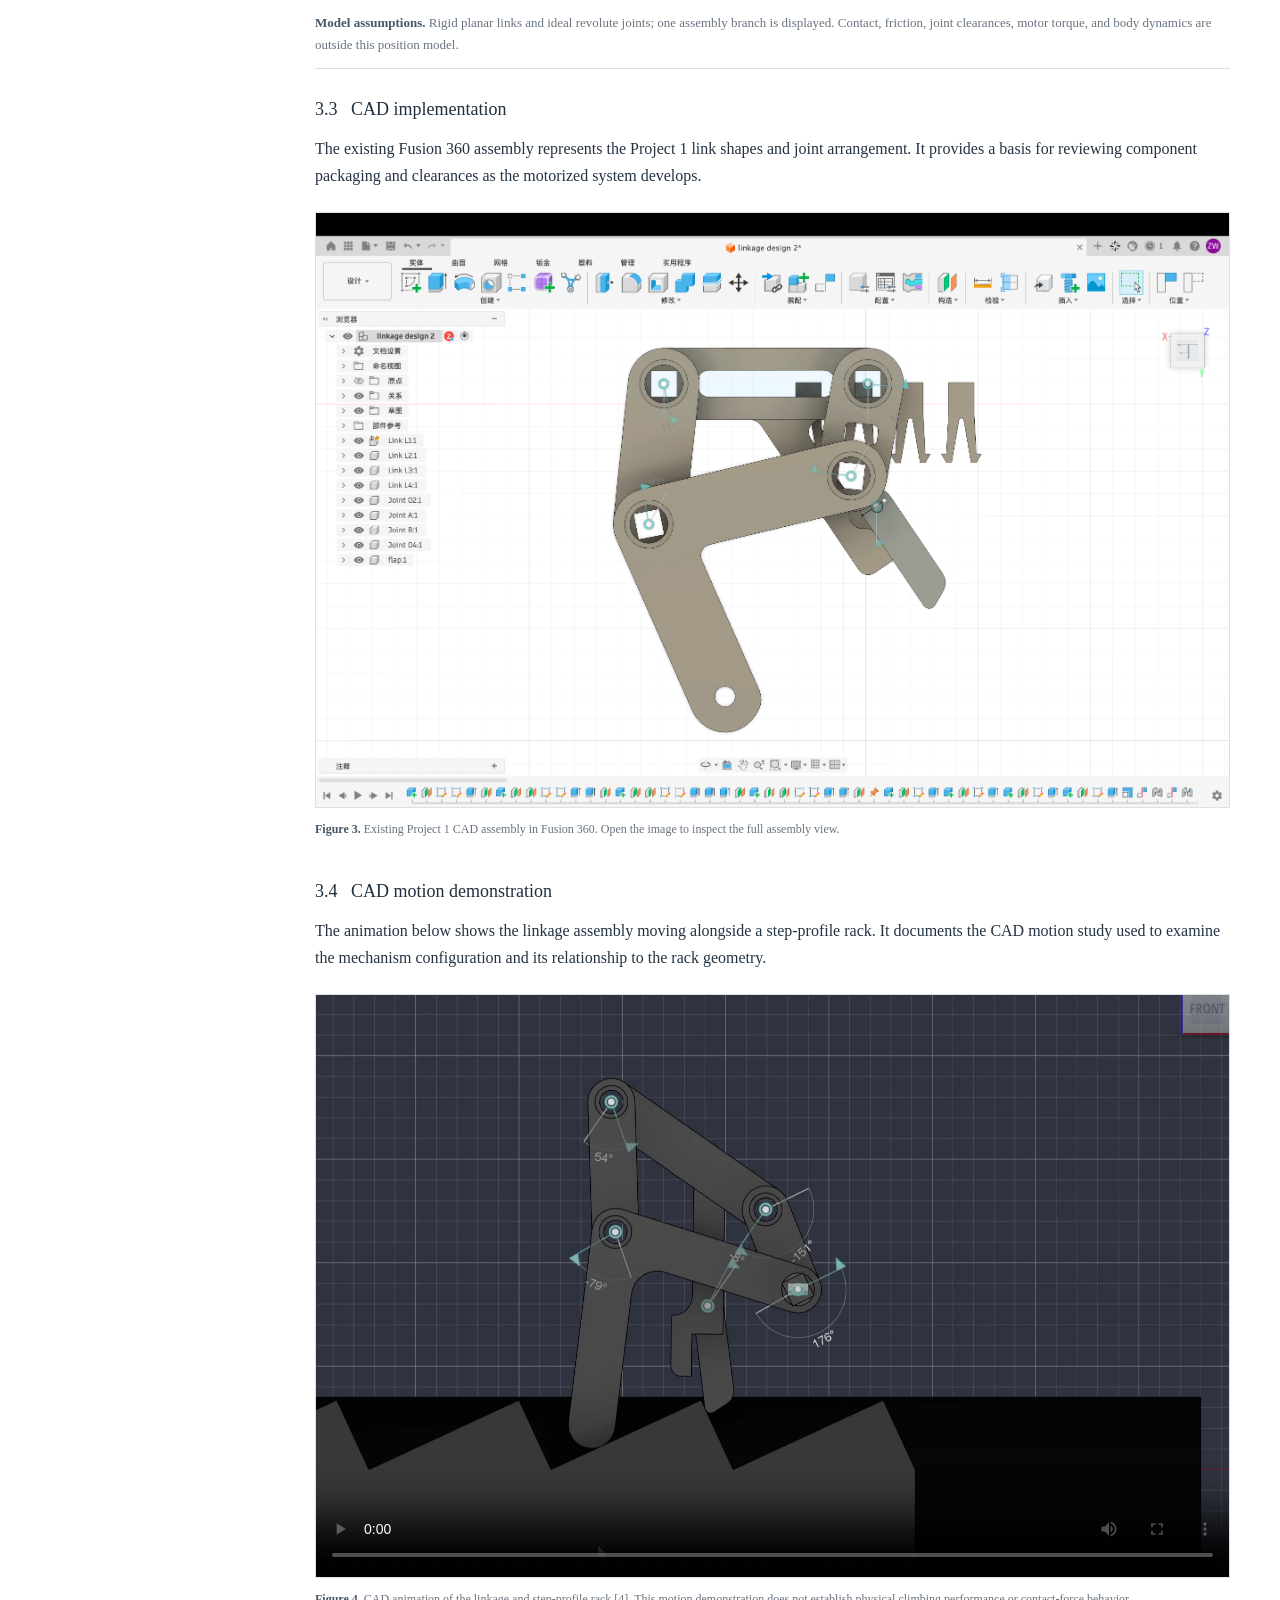
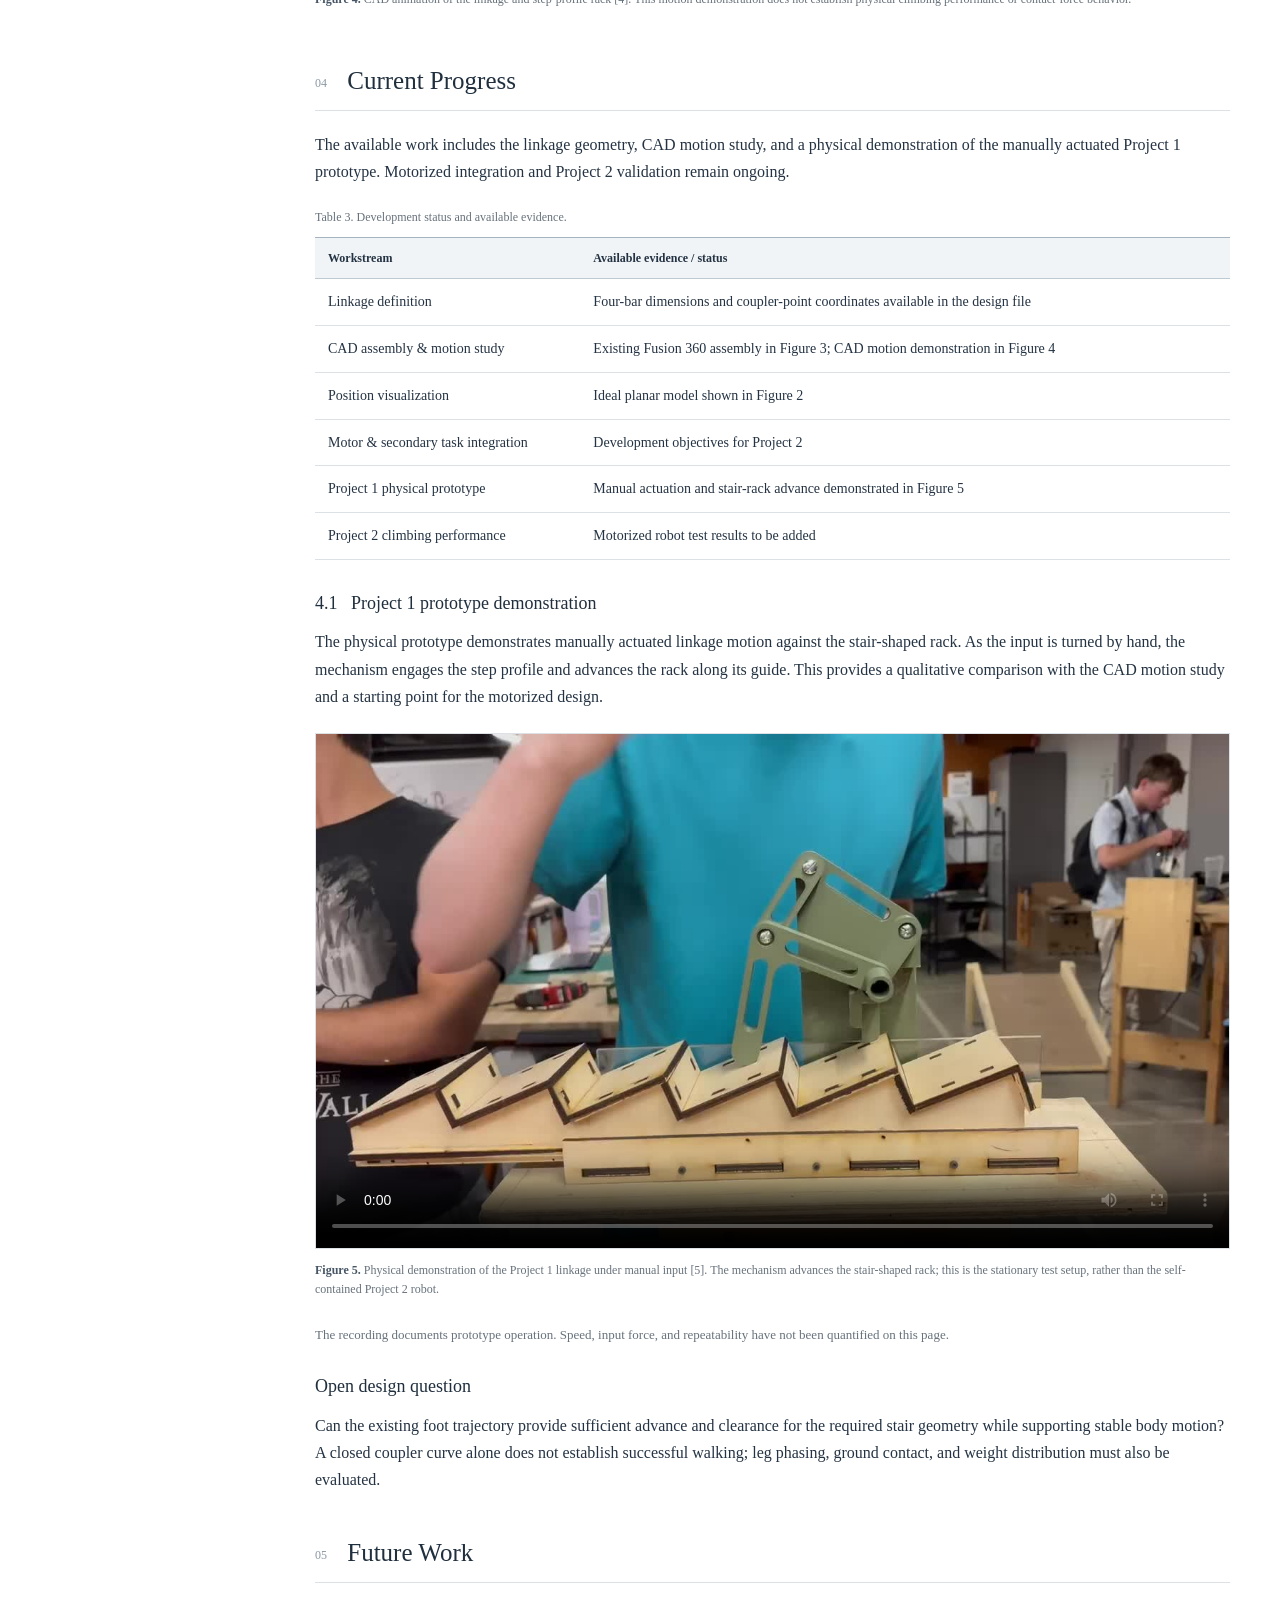
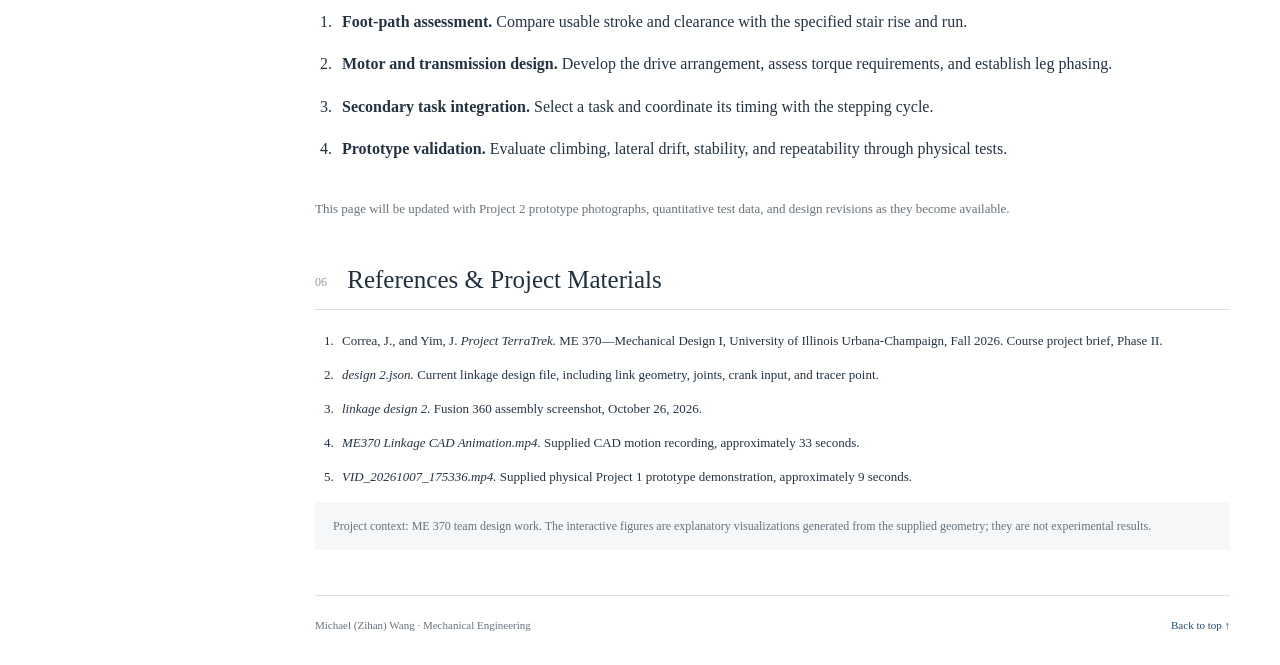
==== commit 299a8843: "Refresh stylesheet URLs for the typography update" ====
--- a/me370.html
+++ b/me370.html
@@ -1,5 +1,5 @@
 <!doctype html>
-<html lang="en"><head><meta charset="UTF-8"><meta name="viewport" content="width=device-width, initial-scale=1"><meta name="description" content="An ongoing mechanical design project by Michael Wang: linkage geometry and development of the ME 370 TerraTrek walking robot."><title>TerraTrek | Michael Wang</title><link rel="stylesheet" href="style.css"></head><body>
+<html lang="en"><head><meta charset="UTF-8"><meta name="viewport" content="width=device-width, initial-scale=1"><meta name="description" content="An ongoing mechanical design project by Michael Wang: linkage geometry and development of the ME 370 TerraTrek walking robot."><title>TerraTrek | Michael Wang</title><link rel="stylesheet" href="style.css?v=times-1"></head><body>
 <header><a class="identity" href="index.html">Michael (Zihan) Wang<span>Mechanical Engineering · University of Illinois Urbana-Champaign</span></a><nav class="project-switch" aria-label="Projects"><a href="index.html">Projects</a><a href="me370.html" aria-current="page">ME 370</a><a href="me498.html">ME 498</a></nav></header>
 <div class="layout"><aside class="sidebar"><p class="sidebar-label">PROJECT CONTENTS</p><nav aria-label="Project contents"><a href="#overview">01 &nbsp; Overview</a><a href="#requirements">02 &nbsp; Design requirements</a><a href="#methods">03 &nbsp; Mechanism & methods</a><a href="#progress">04 &nbsp; Current progress</a><a href="#future">05 &nbsp; Future work</a><a href="#references">06 &nbsp; References</a></nav><div class="side-note"><span class="status-dot"></span> Ongoing project<br><span>Fall 2026 · ME 370</span></div></aside>
 <main id="top"><div class="breadcrumb"><a href="index.html">Selected projects</a> <span>/</span> Mechanical design</div><section class="project-header"><div class="title-line"><span class="category">COURSE DESIGN PROJECT</span><span class="badge">Ongoing</span></div><h1>TerraTrek: Development of a<br class="desktop-break"> Legged Stair-Climbing Robot</h1><p class="subtitle">Linkage synthesis, foot-path evaluation, and transition to a motorized walking system</p><dl class="metadata"><div><dt>Course</dt><dd>ME 370 · Mechanical Design I</dd></div><div><dt>Institution</dt><dd>University of Illinois Urbana-Champaign</dd></div><div><dt>Context</dt><dd>Team design project · Fall 2026</dd></div><div><dt>Current stage</dt><dd>Project 2 development</dd></div></dl></section>
--- a/style.css
+++ b/style.css
@@ -1,5 +1,4 @@
-@import url('https://fonts.googleapis.com/css2?family=Source+Sans+3:wght@400;500;600;700&family=Source+Serif+4:ital,wght@0,400;0,500;0,600;1,400&display=swap');
-:root{--ink:#243343;--muted:#67727c;--blue:#214d73;--line:#dce1e5;--paper:#fff;--wash:#f5f7f9;--serif:'Source Serif 4',Georgia,serif}*{box-sizing:border-box}html{scroll-behavior:smooth;scroll-padding-top:30px}body{margin:0;background:var(--paper);color:var(--ink);font-family:'Source Sans 3',Arial,sans-serif;font-size:16px;line-height:1.7}a{color:var(--blue);text-decoration:none}a:hover{text-decoration:underline}a:focus-visible,button:focus-visible,input:focus-visible{outline:2px solid var(--blue);outline-offset:4px}header{max-width:1250px;margin:auto;padding:32px 35px 26px;display:flex;justify-content:space-between;align-items:center;border-bottom:1px solid var(--line)}.identity{font-family:var(--serif);font-size:24px;font-weight:500;color:var(--ink);line-height:1.5}.identity span{display:block;font-family:'Source Sans 3',Arial,sans-serif;font-size:13px;font-weight:400;color:var(--muted)}.header-label{font-size:10px;letter-spacing:1.6px;color:var(--muted)}.layout{max-width:1250px;margin:auto;display:grid;grid-template-columns:210px minmax(0,1fr);gap:55px;padding:40px 35px 0}.sidebar{align-self:start;position:sticky;top:30px;font-size:13px}.sidebar-label{font-size:10px;letter-spacing:1.3px;color:var(--muted);margin:0 0 15px}.sidebar nav{border-left:1px solid var(--line);display:flex;flex-direction:column}.sidebar nav a{padding:7px 0 7px 15px;color:#566675}.sidebar nav a:hover{border-left:2px solid var(--blue);margin-left:-1px;color:var(--blue);background:var(--wash);text-decoration:none}.side-note{margin-top:35px;color:#42596b;font-size:12px}.side-note>span:last-child{color:var(--muted);display:inline-block;margin-top:4px}.status-dot{display:inline-block;width:6px;height:6px;border-radius:50%;background:#527965;margin-right:7px}main{min-width:0}.breadcrumb{color:var(--muted);font-size:12px;margin-bottom:28px}.breadcrumb span{padding:0 10px;color:#a0a8af}.title-line{display:flex;align-items:center;gap:15px}.category{font-size:10px;letter-spacing:1.3px;color:var(--muted)}.badge{font-size:11px;background:#edf3ef;color:#3c6950;border:1px solid #d7e6dc;border-radius:3px;padding:1px 8px}h1,h2,h3{font-family:var(--serif);font-weight:500;color:#202f3e}h1{font-size:38px;line-height:1.25;letter-spacing:-.7px;margin:18px 0 13px}.subtitle{font-size:17px;color:var(--muted);line-height:1.5;margin:0 0 28px;max-width:690px}.metadata{display:grid;grid-template-columns:1fr 1.35fr;gap:15px 30px;border-top:1px solid var(--line);border-bottom:1px solid var(--line);padding:20px 0;margin:0}.metadata dt{font-size:10px;text-transform:uppercase;letter-spacing:1px;color:var(--muted)}.metadata dd{margin:4px 0 0;font-size:13px}.project-header{margin-bottom:35px}section{margin-bottom:42px}h2{font-size:25px;border-bottom:1px solid var(--line);padding-bottom:12px;margin:0 0 20px;line-height:1.4}h2>span{font-family:'Source Sans 3',Arial,sans-serif;color:#8b98a4;font-size:12px;margin-right:14px;vertical-align:middle}h3{font-size:18px;margin:25px 0 10px}p{margin:10px 0 17px}.abstract{background:var(--wash);border-left:3px solid #406a8d;padding:20px 24px;margin-bottom:25px}.abstract h3{margin:0 0 8px;font-size:16px}.abstract p{margin:0;font-size:15px;line-height:1.8}.overview-grid{display:grid;grid-template-columns:1fr 1fr;gap:35px;align-items:center}.overview-grid h3:first-child{margin-top:0}.overview-grid p{font-size:14px}.overview-figure{margin:0}.overview-figure svg{width:100%;height:265px;background:#ffffff;display:block}.table-wrap{overflow-x:auto;margin:22px 0 28px}table{border-collapse:collapse;width:100%;font-size:14px;text-align:left}caption{text-align:left;font-size:12px;color:var(--muted);padding-bottom:9px}th{background:#f1f4f6;font-size:12px;font-weight:600;border-top:1px solid #a7b4bf;border-bottom:1px solid #bfc9d1;padding:10px 13px}td{padding:11px 13px;border-bottom:1px solid var(--line);vertical-align:top}td:first-child{width:29%;font-weight:500}.dimension-table td:first-child{width:45%}.dimension-table td:last-child,.dimension-table th:last-child{text-align:right;font-variant-numeric:tabular-nums;white-space:nowrap}.equation{padding:22px 25px;background:#fafbfc;position:relative;text-align:center;font-family:var(--serif);font-size:23px;font-style:italic;letter-spacing:1px}.equation-number{float:right;font-size:14px;font-style:normal;letter-spacing:0;line-height:2.5;color:var(--muted)}.notation{font-size:13px;color:var(--muted)}figure{margin:23px 0}figcaption{font-size:12px;color:#67727c;line-height:1.6;padding:12px 0}figcaption strong{font-weight:600;color:#465666}.simulation{border:1px solid var(--line);background:#ffffff}.simulation svg{display:block;width:100%;max-height:445px}svg text{font-family:'Source Sans 3',Arial,sans-serif}.sim-top{padding:13px 20px;display:flex;justify-content:space-between;align-items:center;border-bottom:1px solid #dce1e5;font-size:10px;letter-spacing:1px;color:#67727c}.sim-top label{display:flex;align-items:center;gap:5px;font-size:12px;letter-spacing:0}.controls{padding:14px 20px;display:flex;align-items:center;gap:17px;border-top:1px solid #dce1e5;font-size:12px}button{font:inherit;border:1px solid #b7bec6;background:white;padding:6px 13px;cursor:pointer;min-width:82px;text-align:left;color:var(--ink)}button:hover{background:#f1f4f6}button span{float:right;margin-left:12px;font-size:10px}input[type=range]{flex:1;min-width:50px;width:100px;accent-color:#406a8d}input[type=checkbox]{accent-color:#406a8d}output{min-width:33px;font-variant-numeric:tabular-nums}.simulation figcaption{background:white;padding:13px 18px;border-top:1px solid var(--line)}.method-note{font-size:13px;padding:12px 0;border-bottom:1px solid var(--line);color:#687480}.method-note strong{color:#465666}.cad img{display:block;width:100%;height:auto;border:1px solid var(--line)}.future-list{padding-left:21px}.future-list li{padding:5px 0 10px 6px}.future-list strong{font-weight:600}.update-note{font-size:13px;color:var(--muted);padding-top:10px}.references{padding-left:22px;font-size:13px}.references li{padding-left:5px;margin-bottom:12px}.attribution{font-size:12px;color:var(--muted);background:var(--wash);padding:14px 18px}footer{margin-top:45px;border-top:1px solid var(--line);padding:20px 0 30px;display:flex;justify-content:space-between;font-size:11px;color:var(--muted)}@media(min-width:1400px){.layout,header{max-width:1330px}.layout{gap:70px;grid-template-columns:220px minmax(0,1fr)}}@media(max-width:1000px){.layout{grid-template-columns:170px minmax(0,1fr);gap:28px;padding:32px 25px 0}header{padding:25px}.desktop-break{display:none}h1{font-size:33px}.overview-grid{gap:20px}.metadata{grid-template-columns:1fr}.header-label{font-size:9px}}@media(max-width:720px){header{padding:22px 20px}.identity{font-size:21px}.identity span{font-size:11px;max-width:260px}.header-label{display:none}.layout{display:block;padding:20px}.sidebar{position:static;border-bottom:1px solid var(--line);padding-bottom:18px;margin-bottom:25px}.sidebar-label,.side-note{display:none}.sidebar nav{border:0;display:flex;flex-direction:row;flex-wrap:wrap;gap:6px 19px}.sidebar nav a{padding:3px 0;font-size:12px}.sidebar nav a:hover{border:0;margin:0}.breadcrumb{margin-bottom:20px}h1{font-size:31px}.subtitle{font-size:16px}.metadata{grid-template-columns:1fr 1fr;gap:18px}.metadata dd{font-size:12px}h2{font-size:22px}.overview-grid{grid-template-columns:1fr}.overview-figure svg{height:290px}.abstract{padding:16px 18px}.abstract p{font-size:14px}section{margin-bottom:35px}body{font-size:15px}.controls{padding:12px;gap:10px}.controls label{display:none}.sim-top{padding:12px;font-size:9px}.sim-top label{font-size:11px}td,th{padding:9px 10px}table{font-size:12px}td:first-child{width:31%}.dimension-table td:first-child{width:auto}.equation{font-size:21px}.simulation figcaption{padding:12px}.references{font-size:12px}footer{gap:20px;font-size:10px}}@media(prefers-reduced-motion:reduce){html{scroll-behavior:auto}}@media print{.sidebar,.header-label,.controls,.sim-top{display:none}.layout{display:block;padding:0}header{padding-left:0}.simulation{break-inside:avoid}body{font-size:11pt}h1{font-size:26pt}h2{break-after:avoid}section{margin-bottom:20px}a{color:inherit}.overview-grid{grid-template-columns:1fr 1fr}}
+:root{--ink:#243343;--muted:#67727c;--blue:#214d73;--line:#dce1e5;--paper:#fff;--wash:#f5f7f9;--serif:'Times New Roman',Times,serif}*{box-sizing:border-box}html{scroll-behavior:smooth;scroll-padding-top:30px}body{margin:0;background:var(--paper);color:var(--ink);font-family:'Times New Roman',Times,serif;font-size:16px;line-height:1.7}a{color:var(--blue);text-decoration:none}a:hover{text-decoration:underline}a:focus-visible,button:focus-visible,input:focus-visible{outline:2px solid var(--blue);outline-offset:4px}header{max-width:1250px;margin:auto;padding:32px 35px 26px;display:flex;justify-content:space-between;align-items:center;border-bottom:1px solid var(--line)}.identity{font-family:var(--serif);font-size:24px;font-weight:500;color:var(--ink);line-height:1.5}.identity span{display:block;font-family:'Times New Roman',Times,serif;font-size:13px;font-weight:400;color:var(--muted)}.header-label{font-size:10px;letter-spacing:1.6px;color:var(--muted)}.layout{max-width:1250px;margin:auto;display:grid;grid-template-columns:210px minmax(0,1fr);gap:55px;padding:40px 35px 0}.sidebar{align-self:start;position:sticky;top:30px;font-size:13px}.sidebar-label{font-size:10px;letter-spacing:1.3px;color:var(--muted);margin:0 0 15px}.sidebar nav{border-left:1px solid var(--line);display:flex;flex-direction:column}.sidebar nav a{padding:7px 0 7px 15px;color:#566675}.sidebar nav a:hover{border-left:2px solid var(--blue);margin-left:-1px;color:var(--blue);background:var(--wash);text-decoration:none}.side-note{margin-top:35px;color:#42596b;font-size:12px}.side-note>span:last-child{color:var(--muted);display:inline-block;margin-top:4px}.status-dot{display:inline-block;width:6px;height:6px;border-radius:50%;background:#527965;margin-right:7px}main{min-width:0}.breadcrumb{color:var(--muted);font-size:12px;margin-bottom:28px}.breadcrumb span{padding:0 10px;color:#a0a8af}.title-line{display:flex;align-items:center;gap:15px}.category{font-size:10px;letter-spacing:1.3px;color:var(--muted)}.badge{font-size:11px;background:#edf3ef;color:#3c6950;border:1px solid #d7e6dc;border-radius:3px;padding:1px 8px}h1,h2,h3{font-family:var(--serif);font-weight:500;color:#202f3e}h1{font-size:38px;line-height:1.25;letter-spacing:-.7px;margin:18px 0 13px}.subtitle{font-size:17px;color:var(--muted);line-height:1.5;margin:0 0 28px;max-width:690px}.metadata{display:grid;grid-template-columns:1fr 1.35fr;gap:15px 30px;border-top:1px solid var(--line);border-bottom:1px solid var(--line);padding:20px 0;margin:0}.metadata dt{font-size:10px;text-transform:uppercase;letter-spacing:1px;color:var(--muted)}.metadata dd{margin:4px 0 0;font-size:13px}.project-header{margin-bottom:35px}section{margin-bottom:42px}h2{font-size:25px;border-bottom:1px solid var(--line);padding-bottom:12px;margin:0 0 20px;line-height:1.4}h2>span{font-family:'Times New Roman',Times,serif;color:#8b98a4;font-size:12px;margin-right:14px;vertical-align:middle}h3{font-size:18px;margin:25px 0 10px}p{margin:10px 0 17px}.abstract{background:var(--wash);border-left:3px solid #406a8d;padding:20px 24px;margin-bottom:25px}.abstract h3{margin:0 0 8px;font-size:16px}.abstract p{margin:0;font-size:15px;line-height:1.8}.overview-grid{display:grid;grid-template-columns:1fr 1fr;gap:35px;align-items:center}.overview-grid h3:first-child{margin-top:0}.overview-grid p{font-size:14px}.overview-figure{margin:0}.overview-figure svg{width:100%;height:265px;background:#ffffff;display:block}.table-wrap{overflow-x:auto;margin:22px 0 28px}table{border-collapse:collapse;width:100%;font-size:14px;text-align:left}caption{text-align:left;font-size:12px;color:var(--muted);padding-bottom:9px}th{background:#f1f4f6;font-size:12px;font-weight:600;border-top:1px solid #a7b4bf;border-bottom:1px solid #bfc9d1;padding:10px 13px}td{padding:11px 13px;border-bottom:1px solid var(--line);vertical-align:top}td:first-child{width:29%;font-weight:500}.dimension-table td:first-child{width:45%}.dimension-table td:last-child,.dimension-table th:last-child{text-align:right;font-variant-numeric:tabular-nums;white-space:nowrap}.equation{padding:22px 25px;background:#fafbfc;position:relative;text-align:center;font-family:var(--serif);font-size:23px;font-style:italic;letter-spacing:1px}.equation-number{float:right;font-size:14px;font-style:normal;letter-spacing:0;line-height:2.5;color:var(--muted)}.notation{font-size:13px;color:var(--muted)}figure{margin:23px 0}figcaption{font-size:12px;color:#67727c;line-height:1.6;padding:12px 0}figcaption strong{font-weight:600;color:#465666}.simulation{border:1px solid var(--line);background:#ffffff}.simulation svg{display:block;width:100%;max-height:445px}svg text{font-family:'Times New Roman',Times,serif}.sim-top{padding:13px 20px;display:flex;justify-content:space-between;align-items:center;border-bottom:1px solid #dce1e5;font-size:10px;letter-spacing:1px;color:#67727c}.sim-top label{display:flex;align-items:center;gap:5px;font-size:12px;letter-spacing:0}.controls{padding:14px 20px;display:flex;align-items:center;gap:17px;border-top:1px solid #dce1e5;font-size:12px}button{font:inherit;border:1px solid #b7bec6;background:white;padding:6px 13px;cursor:pointer;min-width:82px;text-align:left;color:var(--ink)}button:hover{background:#f1f4f6}button span{float:right;margin-left:12px;font-size:10px}input[type=range]{flex:1;min-width:50px;width:100px;accent-color:#406a8d}input[type=checkbox]{accent-color:#406a8d}output{min-width:33px;font-variant-numeric:tabular-nums}.simulation figcaption{background:white;padding:13px 18px;border-top:1px solid var(--line)}.method-note{font-size:13px;padding:12px 0;border-bottom:1px solid var(--line);color:#687480}.method-note strong{color:#465666}.cad img{display:block;width:100%;height:auto;border:1px solid var(--line)}.future-list{padding-left:21px}.future-list li{padding:5px 0 10px 6px}.future-list strong{font-weight:600}.update-note{font-size:13px;color:var(--muted);padding-top:10px}.references{padding-left:22px;font-size:13px}.references li{padding-left:5px;margin-bottom:12px}.attribution{font-size:12px;color:var(--muted);background:var(--wash);padding:14px 18px}footer{margin-top:45px;border-top:1px solid var(--line);padding:20px 0 30px;display:flex;justify-content:space-between;font-size:11px;color:var(--muted)}@media(min-width:1400px){.layout,header{max-width:1330px}.layout{gap:70px;grid-template-columns:220px minmax(0,1fr)}}@media(max-width:1000px){.layout{grid-template-columns:170px minmax(0,1fr);gap:28px;padding:32px 25px 0}header{padding:25px}.desktop-break{display:none}h1{font-size:33px}.overview-grid{gap:20px}.metadata{grid-template-columns:1fr}.header-label{font-size:9px}}@media(max-width:720px){header{padding:22px 20px}.identity{font-size:21px}.identity span{font-size:11px;max-width:260px}.header-label{display:none}.layout{display:block;padding:20px}.sidebar{position:static;border-bottom:1px solid var(--line);padding-bottom:18px;margin-bottom:25px}.sidebar-label,.side-note{display:none}.sidebar nav{border:0;display:flex;flex-direction:row;flex-wrap:wrap;gap:6px 19px}.sidebar nav a{padding:3px 0;font-size:12px}.sidebar nav a:hover{border:0;margin:0}.breadcrumb{margin-bottom:20px}h1{font-size:31px}.subtitle{font-size:16px}.metadata{grid-template-columns:1fr 1fr;gap:18px}.metadata dd{font-size:12px}h2{font-size:22px}.overview-grid{grid-template-columns:1fr}.overview-figure svg{height:290px}.abstract{padding:16px 18px}.abstract p{font-size:14px}section{margin-bottom:35px}body{font-size:15px}.controls{padding:12px;gap:10px}.controls label{display:none}.sim-top{padding:12px;font-size:9px}.sim-top label{font-size:11px}td,th{padding:9px 10px}table{font-size:12px}td:first-child{width:31%}.dimension-table td:first-child{width:auto}.equation{font-size:21px}.simulation figcaption{padding:12px}.references{font-size:12px}footer{gap:20px;font-size:10px}}@media(prefers-reduced-motion:reduce){html{scroll-behavior:auto}}@media print{.sidebar,.header-label,.controls,.sim-top{display:none}.layout{display:block;padding:0}header{padding-left:0}.simulation{break-inside:avoid}body{font-size:11pt}h1{font-size:26pt}h2{break-after:avoid}section{margin-bottom:20px}a{color:inherit}.overview-grid{grid-template-columns:1fr 1fr}}
 
 .cad-video video{display:block;width:100%;height:auto;background:#2c313b;border:1px solid var(--line)}.cad-video{margin:23px 0}.cad-video video:focus-visible{outline:2px solid var(--blue);outline-offset:4px}
 
